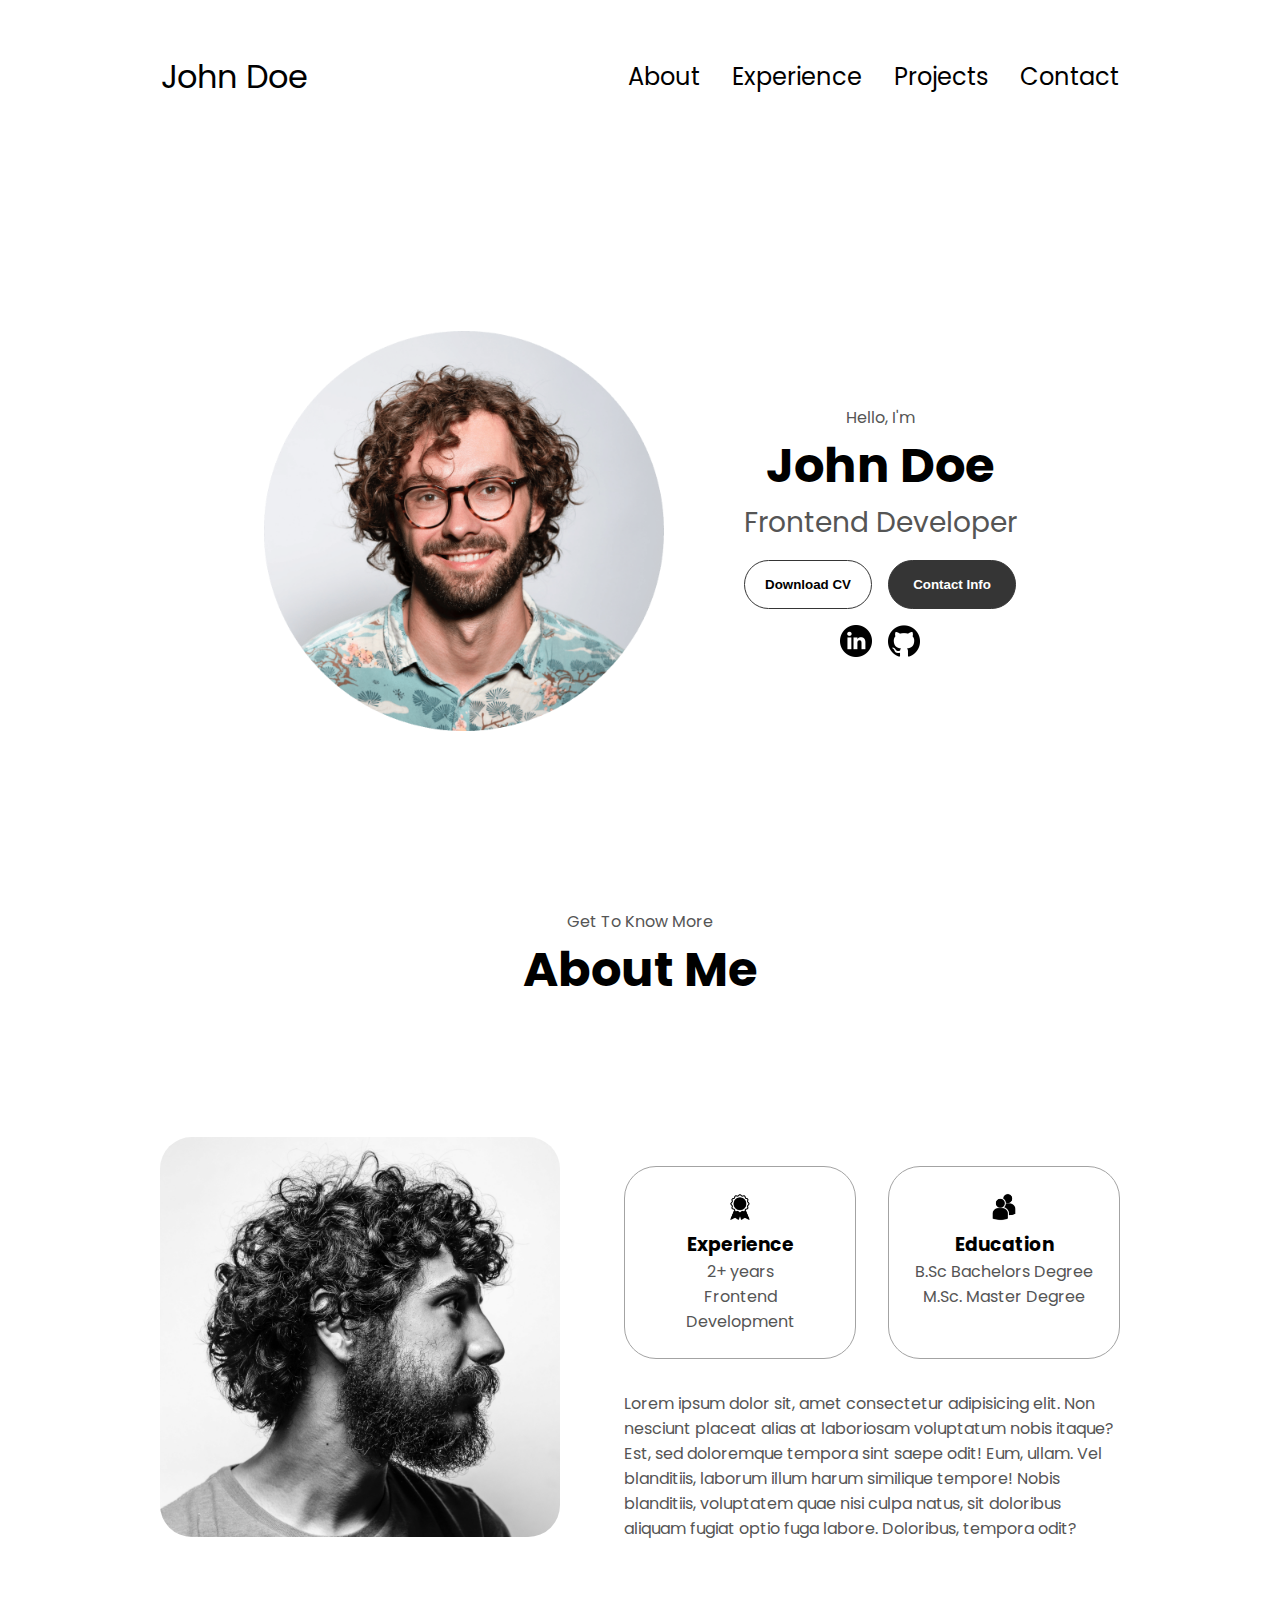
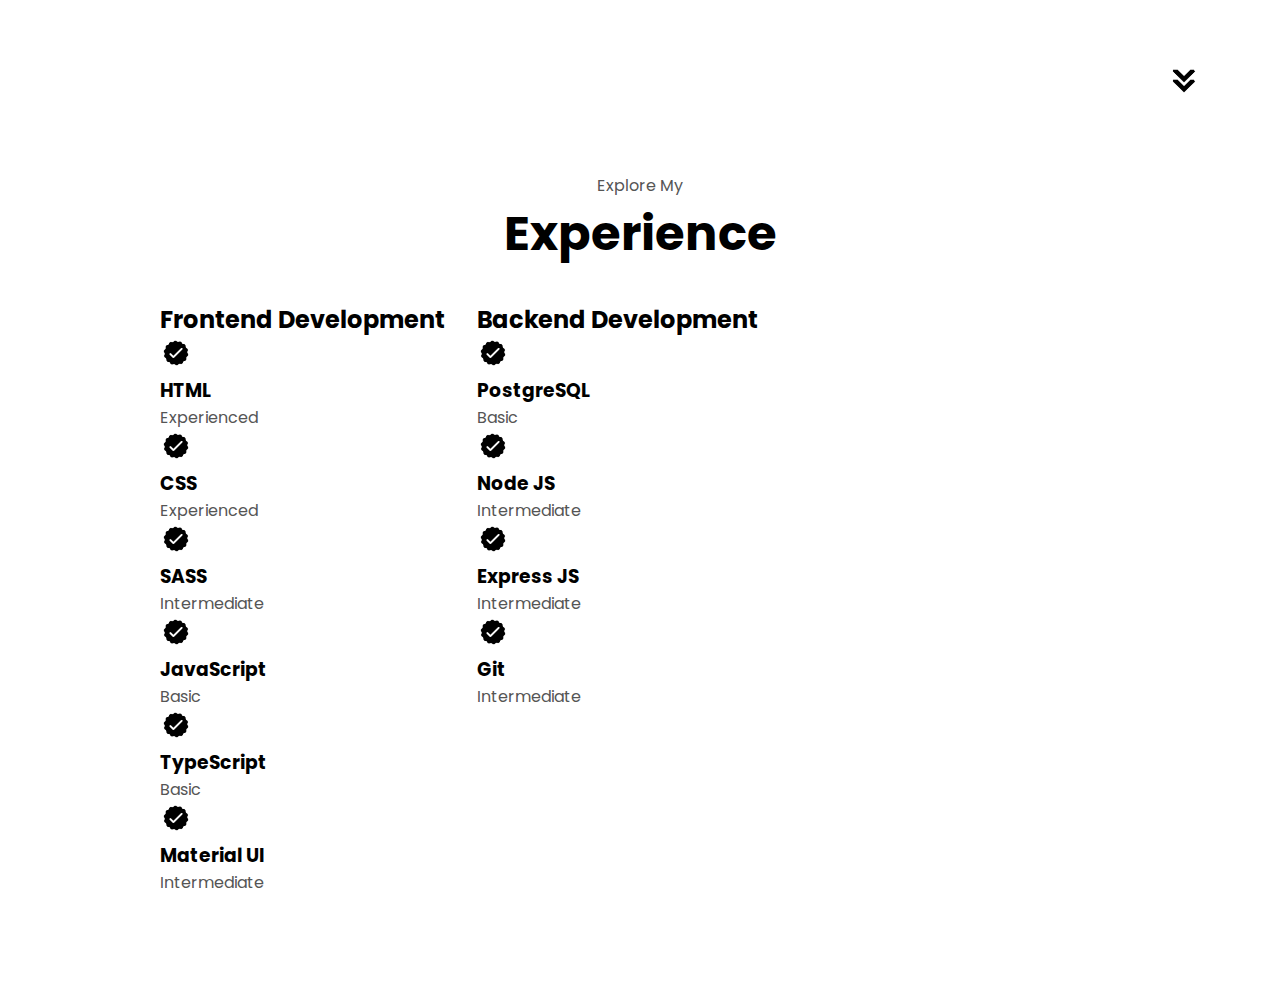
==== index.html @ b2f9fd92 "complete basic structure for experience section" ====
<!DOCTYPE html>
<html lang="en">
    <head>
        <meta charset="UTF-8">
        <meta http-equiv="X-UA-Compatible" content="IE=edge">
        <meta name="viewport" content="width=device-width, initial-scale=1.0">
        <link href="./css/style.css" rel="stylesheet">
        <link rel="stylesheet" href="./css/media-queries.css">
        
        <title>Practice Portfolio</title>
    </head>
    <body>
        <nav id="desktop-nav">
            <div class="logo">John Doe</div>
            <div>
                <ul class="nav-links">
                    <li><a href="#about">About</a></li>
                    <li><a href="#experience">Experience</a></li>
                    <li><a href="#projects">Projects</a></li>
                    <li><a href="#contact">Contact</a></li>
                </ul>
            </div>
        </nav>
        <nav id="hamburger-nav">
            <div class="logo">John Doe</div>
            <div class="hamburger-menu">
                <div class="hamburger-icon">
                    <span></span>
                    <span></span>
                    <span></span>
                </div>
                <div class="menu-links">
                    <li><a href="#about">About</a></li>
                    <li><a href="#experience">Experience</a></li>
                    <li><a href="#projects">Projects</a></li>
                    <li><a href="#contact">Contact</a></li>
                </div>
            </div>
        </nav>

        <section id="profile">
            <div class="section__pic-container">
                <img src="./assets/img/profile-pic.png" alt="john doe front profile">
            </div>
            <div class="section__text">
                <p class="section__text__p1">Hello, I'm</p>
                <h1 class="title">John Doe</h1>
                <p class="section__text__p2">Frontend Developer</p>
                <div class="btn-container">
                    <button class="btn btn-color-2" onclick="window.open('./assets/resume/resume-example.pdf')">
                        Download CV
                    </button>
                    <button class="btn btn-color-1" onclick="location.href='./#contact'">
                        Contact Info
                    </button>
                </div>
                <div id="socials-container">
                    <img 
                        src="./assets/img/linkedin.png"
                        alt="linkedin icon" 
                        class="icon" 
                        onclick="location.href='https://linkedin.com/'"
                    />
                    <img 
                        src="./assets/img/github.png"
                        alt="github icon" 
                        class="icon" 
                        onclick="location.href='https://github.com/'"
                    />
                </div>
            </div>
        </section>

        <section id="about">
            <p class="section__text__p1">Get To Know More</p>
            <h1 class="title">About Me</h1>
            <div class="section-container">
                <div class="section__pic-container">
                    <img 
                        src="./assets/img/about-pic.png" 
                        alt="john doe side profile" 
                        class="about-pic"
                    />
                </div>
                <div class="about-details-container">
                    <div class="about-containers">
                        <div class="details-container">
                            <img 
                                src="./assets/img/experience.png" 
                                alt="experience icon" 
                                class="icon"
                            />
                            <h3>Experience</h3>
                            <p>2+ years <br>Frontend Development</p>
                        </div>
                        <div class="details-container">
                            <img 
                                src="./assets/img/education.png" 
                                alt="education icon" 
                                class="icon"
                            />
                            <h3>Education</h3>
                            <p>B.Sc Bachelors Degree <br> M.Sc. Master Degree</p>
                        </div>
                    </div>
                    <div class="text-container">
                        <p>
                            Lorem ipsum dolor sit, amet consectetur adipisicing elit. Non nesciunt placeat alias at laboriosam voluptatum nobis itaque? Est, sed doloremque tempora sint saepe odit! Eum, ullam. Vel blanditiis, laborum illum harum similique tempore! Nobis blanditiis, voluptatem quae nisi culpa natus, sit doloribus aliquam fugiat optio fuga labore. Doloribus, tempora odit?
                        </p>
                    </div>
                </div>
            </div>
            <img 
                src="./assets/img/arrow.png" 
                alt="down arrow icon" 
                class="icon arrow" 
                onclick="location.href='./#experience'">
        </section>
        <section id="experience">
            <p class="section__text__p1">Explore My</p>
            <h1 class="title">Experience</h1>
            <div class="experience-details-container">
                <div class="about-containers">
                    <div class="details-containers">
                        <h2 class="experience-sub-title">Frontend Development</h2>
                        <div class="article-container">
                            <article>
                                <img 
                                    src="./assets/img/checkmark.png" 
                                    alt="experience icon" 
                                    class="icon"
                                />
                                <div>
                                    <h3>HTML</h3>
                                    <p>Experienced</p>
                                </div>
                            </article>
                            <article>
                                <img 
                                    src="./assets/img/checkmark.png" 
                                    alt="experience icon" 
                                    class="icon"
                                />
                                <div>
                                    <h3>CSS</h3>
                                    <p>Experienced</p>
                                </div>
                            </article>
                            <article>
                                <img 
                                    src="./assets/img/checkmark.png" 
                                    alt="experience icon" 
                                    class="icon"
                                />
                                <div>
                                    <h3>SASS</h3>
                                    <p>Intermediate</p>
                                </div>
                            </article>
                            <article>
                                <img 
                                    src="./assets/img/checkmark.png" 
                                    alt="experience icon" 
                                    class="icon"
                                />
                                <div>
                                    <h3>JavaScript</h3>
                                    <p>Basic</p>
                                </div>
                            </article>
                            <article>
                                <img 
                                    src="./assets/img/checkmark.png" 
                                    alt="experience icon" 
                                    class="icon"
                                />
                                <div>
                                    <h3>TypeScript</h3>
                                    <p>Basic</p>
                                </div>
                            </article>
                            <article>
                                <img 
                                    src="./assets/img/checkmark.png" 
                                    alt="experience icon" 
                                    class="icon"
                                />
                                <div>
                                    <h3>Material UI</h3>
                                    <p>Intermediate</p>
                                </div>
                            </article>
                        </div>
                    </div>
                    <div class="details-containers">
                        <h2 class="experience-sub-title">Backend Development</h2>
                        <div class="article-container">
                            <article>
                                <img 
                                    src="./assets/img/checkmark.png" 
                                    alt="experience icon" 
                                    class="icon"
                                />
                                <div>
                                    <h3>PostgreSQL</h3>
                                    <p>Basic</p>
                                </div>
                            </article>
                            <article>
                                <img 
                                    src="./assets/img/checkmark.png" 
                                    alt="experience icon" 
                                    class="icon"
                                />
                                <div>
                                    <h3>Node JS</h3>
                                    <p>Intermediate</p>
                                </div>
                            </article>
                            <article>
                                <img 
                                    src="./assets/img/checkmark.png" 
                                    alt="experience icon" 
                                    class="icon"
                                />
                                <div>
                                    <h3>Express JS</h3>
                                    <p>Intermediate</p>
                                </div>
                            </article>
                            <article>
                                <img 
                                    src="./assets/img/checkmark.png" 
                                    alt="experience icon" 
                                    class="icon"
                                />
                                <div>
                                    <h3>Git</h3>
                                    <p>Intermediate</p>
                                </div>
                            </article>
                        </div>
                    </div>
                </div>
            </div>
        </section>
        
        <script src="./js/main.js"></script>
    </body>
</html>
---- css/style.css ----
/* GLOBAL */
@import url('https://fonts.googleapis.com/css2?family=Poppins:wght@300;400;500;600&display=swap');

* {
    margin: 0;
    padding: 0;
}

body {
    font-family: 'Poppins', sans-serif;
}

html {
    scroll-behavior: smooth;
}

p {
    color: rgb(85, 85, 85);
}

/* TRANSITION */
a, 
.btn {
    transition: all 300ms ease;
}

/* DESKTOP NAV */
nav,
.nav-links {
    display: flex;
}

nav {
    justify-content: space-around;
    align-items: center;
    height: 17vh;
}

.nav-links {
    gap: 2rem;
    list-style: none;
    font-size: 1.5rem;
}

a {
    color: black;
    text-decoration: none;
    text-decoration: white;
}

a:hover {
    color: gray;
    text-decoration: underline;
    text-underline-offset: 1rem;
    text-decoration-color: (181, 181, 181);
}

.logo {
    font-size: 2rem;
}

.logo:hover {
    cursor: default;
}

/* HAMBURGER MENU */
#hamburger-nav {
    display: none;
}

.hamburger-menu {
    position: relative;
    display: inline-blck;
}

.hamburger-icon {
    display: flex;
    flex-direction: column;
    justify-content: space-between;
    height: 24px;
    width: 30px;
    cursor: pointer;
}

.hamburger-icon span {
    width: 100%;
    height: 2px;
    background-color: black;
    transition: all 0.3s ease-in-out;
}

.menu-links {
    position: absolute;
    top: 100%;
    right: 0%;
    background-color: white;
    width: fit-content;
    max-height: 0;
    overflow: hidden;
    transition: all 0.3s ease-in-out;
}

.menu-links a {
    display: block;
    padding: 10px;
    text-align: center;
    font-size: 1.5rem;
    color: black;
    text-decoration: none;
    transition: all 0.3s ease-in-out;
}

.menu-links li {
    list-style: none;
}

.menu-links.open {
    max-height: 300px;
}

.hamburger-icon.open span:first-child {
    transform: rotate(45deg) translate(10px, 5px);
}

.hamburger-icon.open span:nth-child(2) {
    opacity: 0;
}

.hamburger-icon.open span:last-child {
    transform: rotate(-45deg) translate(10px, -5px);
}

.hamburger-icon span:first-child {
    transform: none;
}

.hamburger-icon span:first-child {
    opacity: 1;
}

.hamburger-icon span:first-child {
    transform: none;
}

/* SECTIONS */
section {
    padding-top: 4vh;
    height: 96vh;
    margin: 0 10rem;
    box-sizing: border-box;
    min-height: fit-content;
}

.section-container {
    display: flex;
}

/* PROFILE SECTION */
#profile {
    display: flex;
    justify-content: center;
    gap: 5rem;
    height: 80vh;
}

.section__pic-container {
    display: flex;
    height: 400px;
    width: 400px;
    margin: auto 0;
}

.section__text {
    align-self: center;
    text-align: center;
}

.section_text p {
    font-weight: 600;
}

.section__text__p1{
    text-align: center;
}

.section__text__p2{
    font-size: 1.75rem;
    margin-bottom :1rem;
}

.title {
    font-size: 3rem;
    text-align: center;
}

#socials-container {
    display: flex;
    justify-content: center;
    margin-top: 1rem;
    gap: 1rem;
}

/* ICONS*/
.icon {
    cursor: pointer;
    height: 2rem;
}

/* BUTTONS */
.btn-container {
    display: flex;
    justify-content: center;
    gap: 1rem;
}

.btn {
    font-weight: 600;
    transition: all 300ms ease;
    padding: 1rem;
    width: 8rem;
    border-radius: 2rem;
}

.btn-color-1,
.btn-color-2 {
    border: rgb(53, 53, 53) 0.1rem solid;
}

.btn-color-1:hover,
.btn-color-2:hover {
    cursor: pointer;
}

.btn-color-1,
.btn-color-2:hover {
    background: rgb(53, 53, 53);
    color: white;
}

.btn-color-1:hover {
    background: rgb(0, 0, 0);
}

.btn-color-2 {
    background: none;
}

.btn-color-2:hover {
    border: rgb(255, 255, 255) 0.1rem solid;
}

.btn-container {
    gap: 1rem;
}

/* ABOUT SECTION */
#about {
    position: relative;
}

.about-containers {
    gap: 2rem;
    margin-bottom: 2rem;
    margin-top: 2rem;
}

.about-details-container {
    justify-content: center;
    flex-direction: column;
}

.about-containers,
.about-details-container {
    display: flex;
}

.about-pic {
    border-radius: 2rem;
}

.arrow {
    position: absolute;
    right: -5rem;
    bottom: 2.5rem;
}

.details-container {
    padding: 1.5rem;
    flex: 1;
    background: white;
    border-radius: 2rem;
    border: rgb(53, 53, 53) 0.1rem solid;
    border-color: rgb(163, 163, 163);
    text-align: center;
}

.section-container {
    gap: 4rem;
    height: 80%;
}

.section__pic-container {
    height: 400px;
    width: 400px;
    margin: auto 0;
}
---- css/media-queries.css ----
@media screen and (max-width: 1200px) {
    #desktop-nav {
        display: none;
    }

    #hamburger-nav {
        display: flex;
    }
}
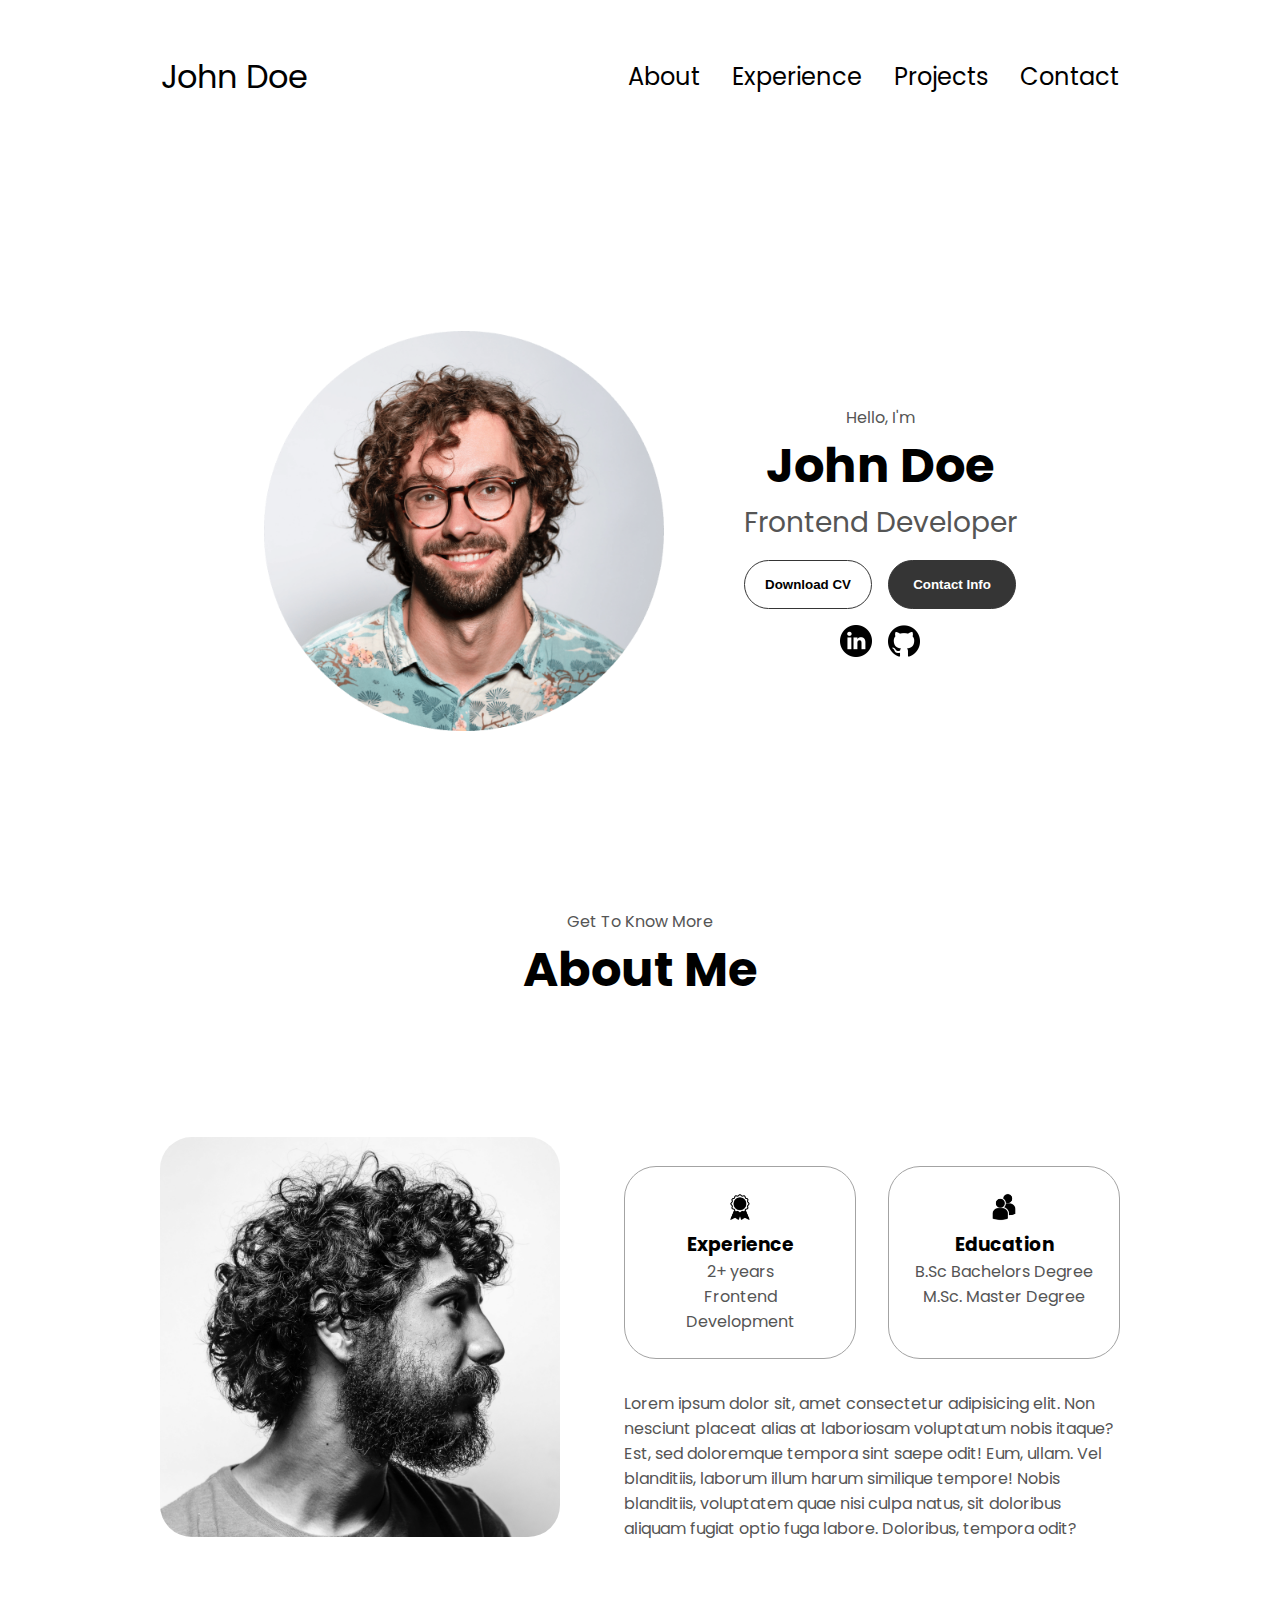
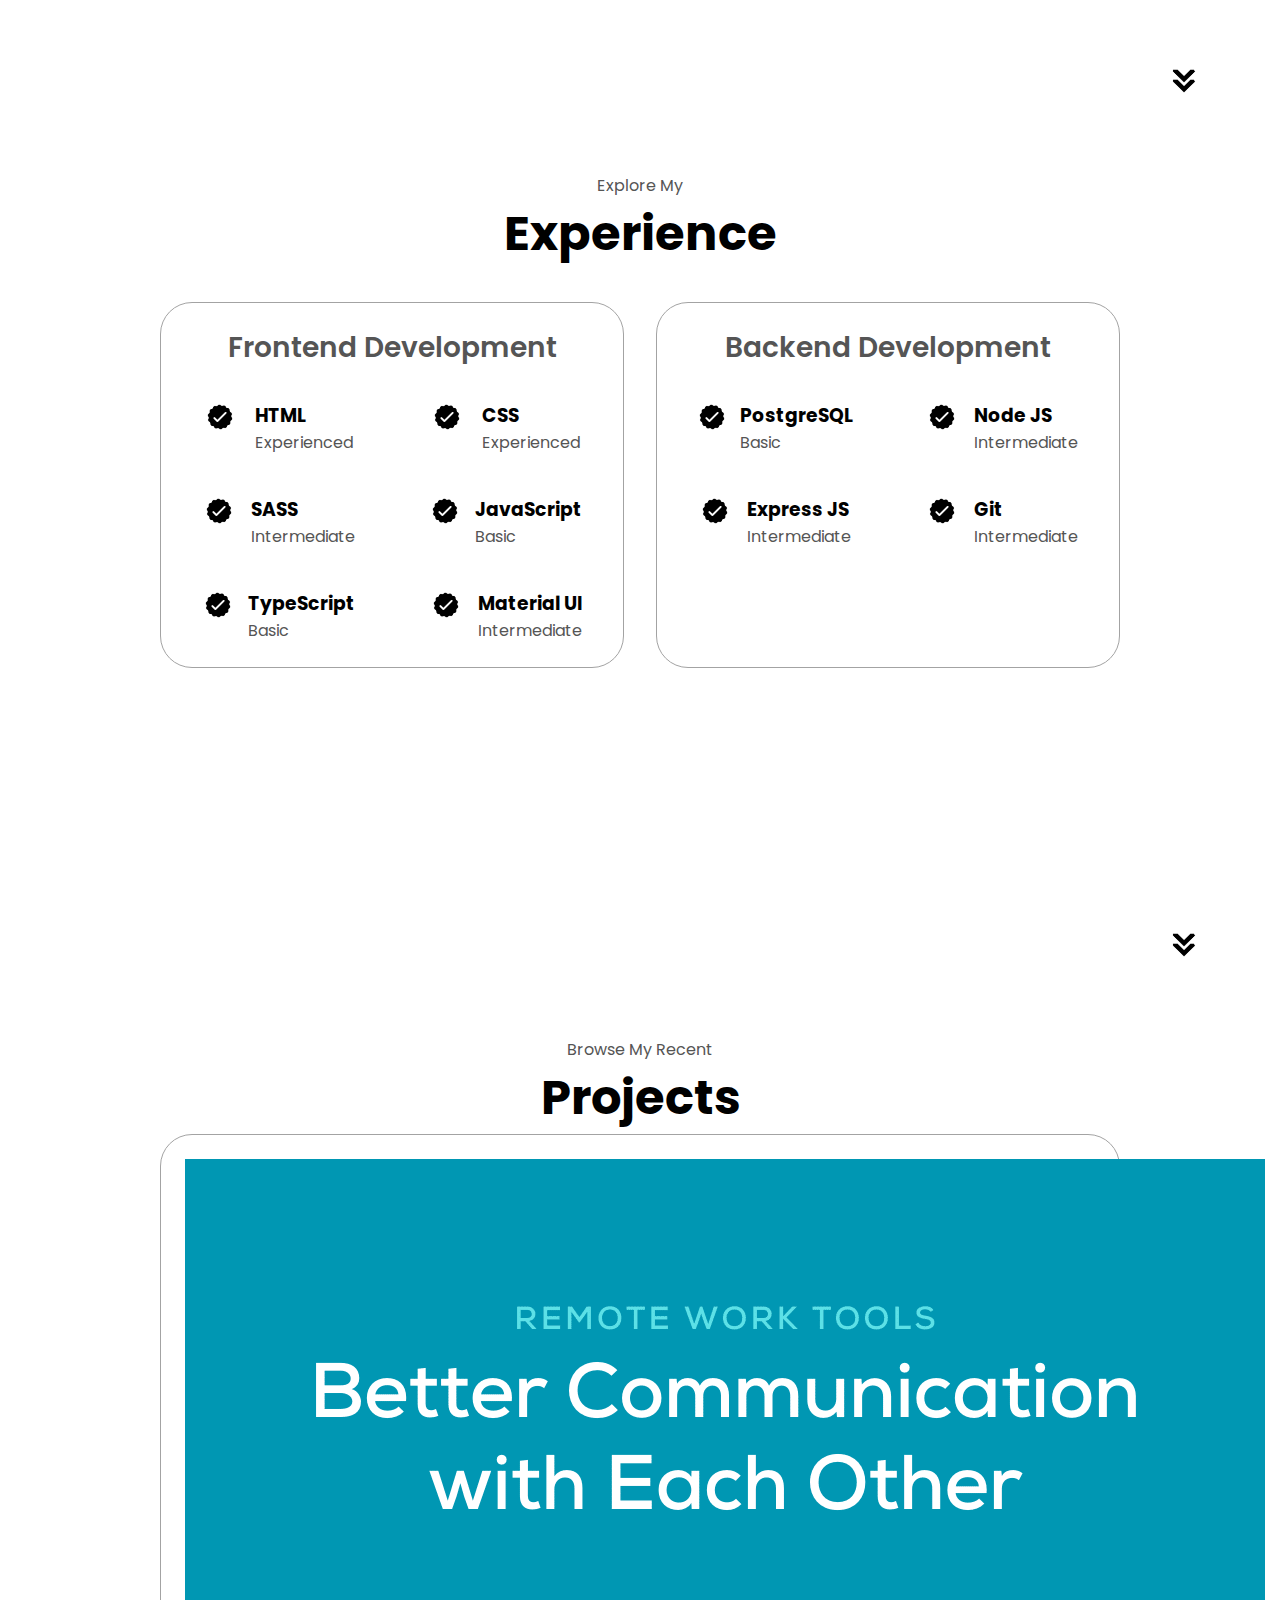
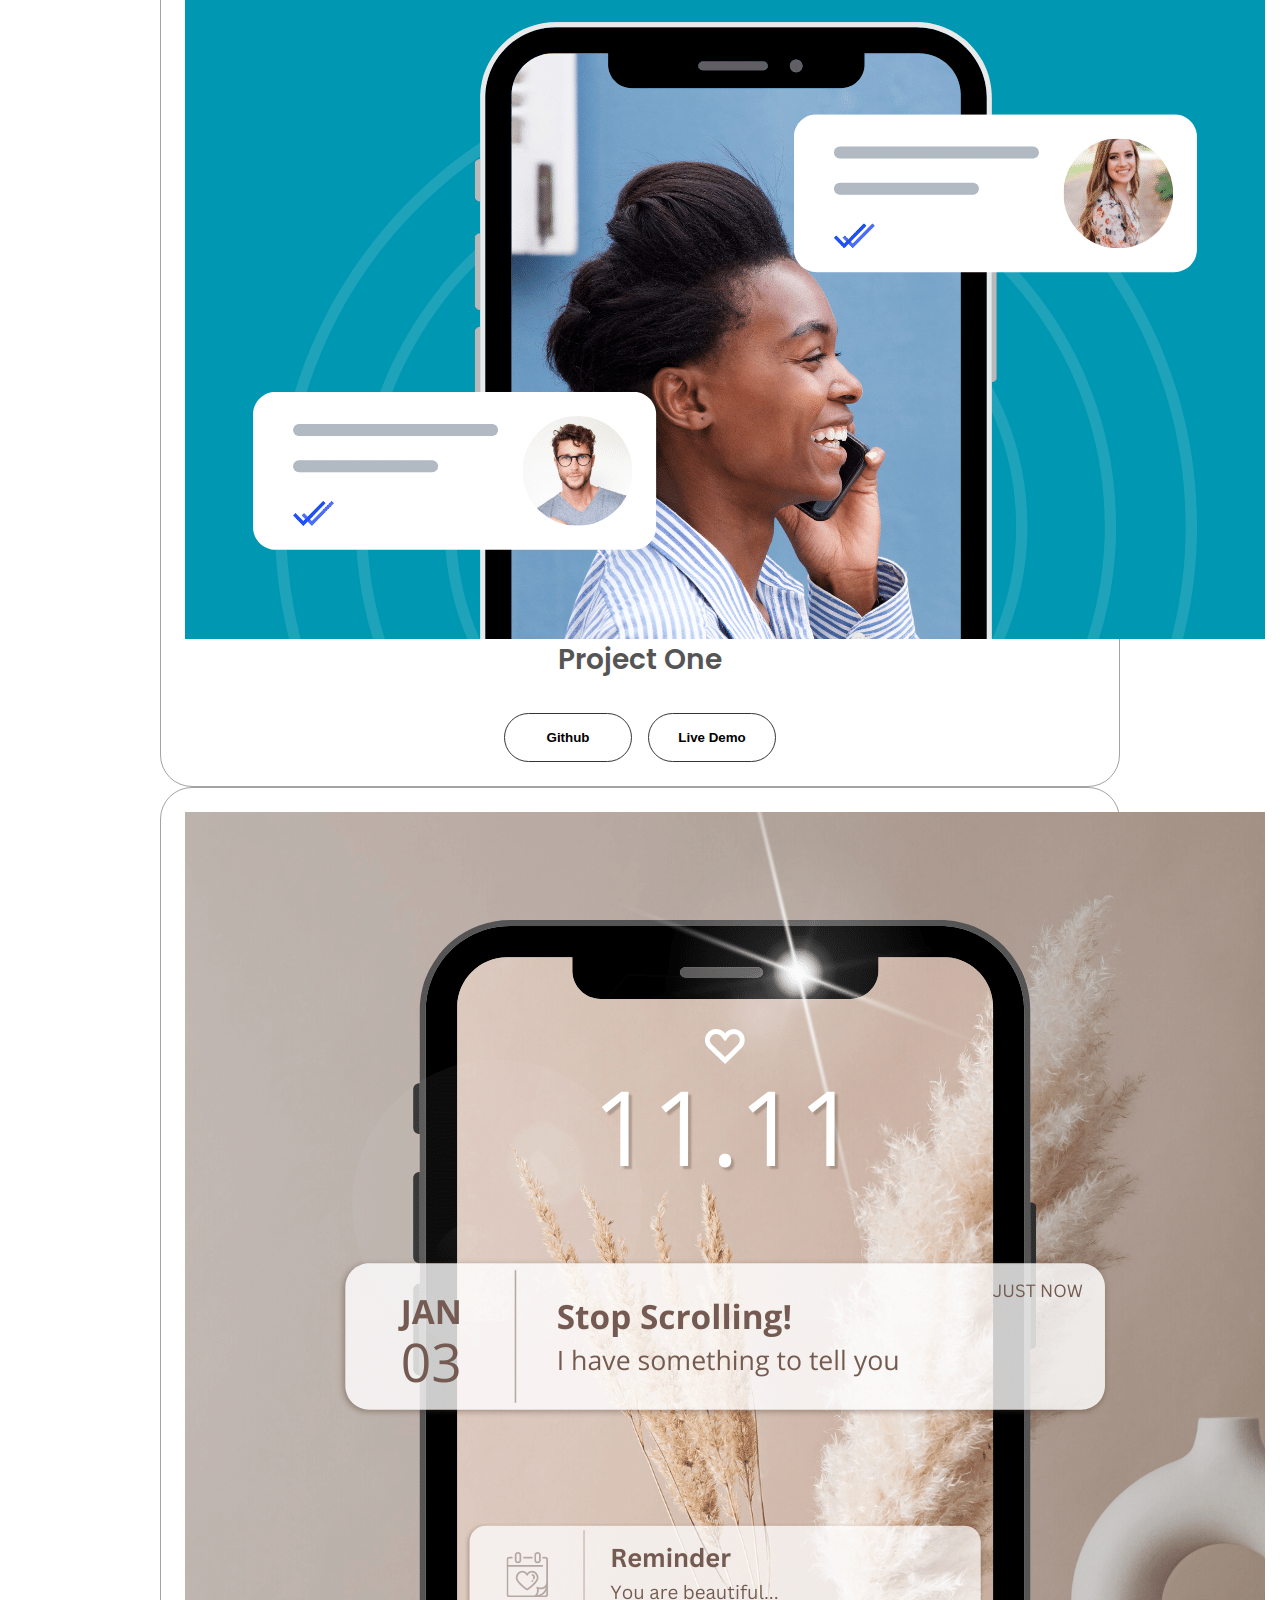
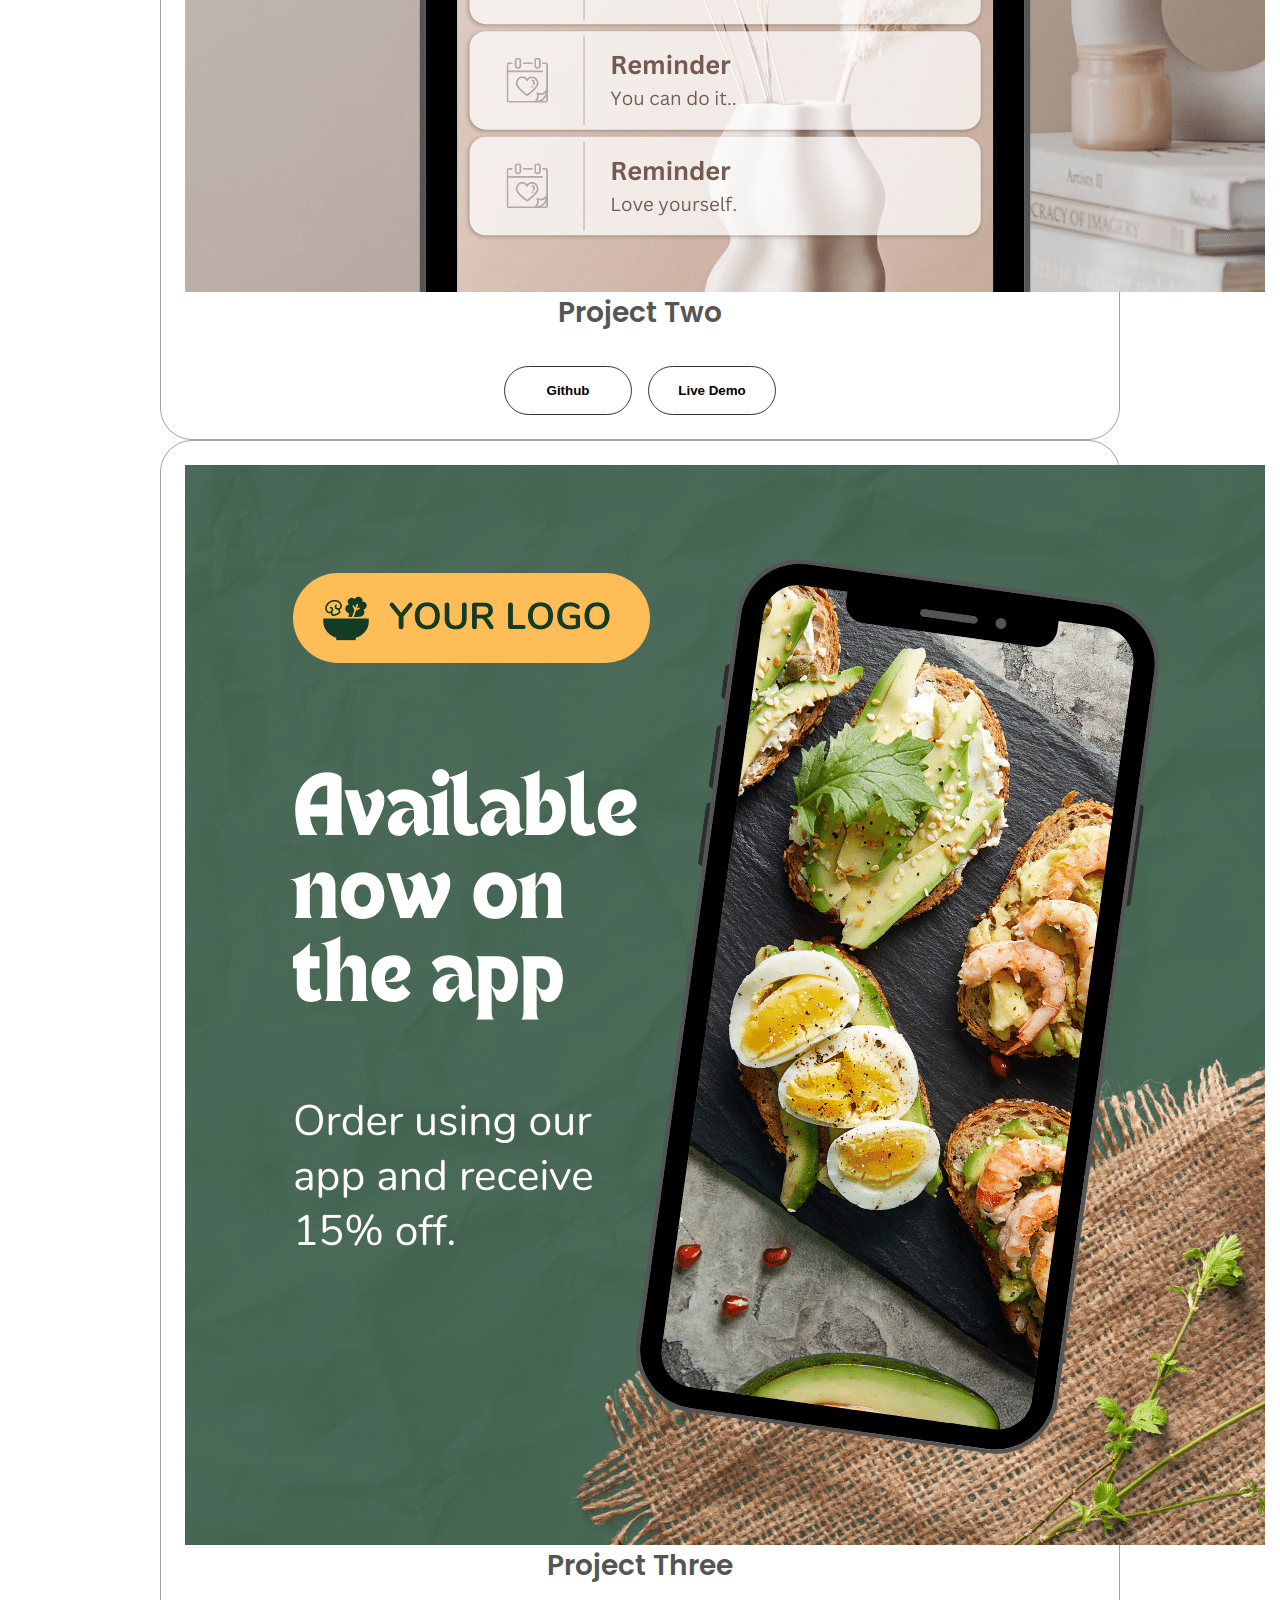
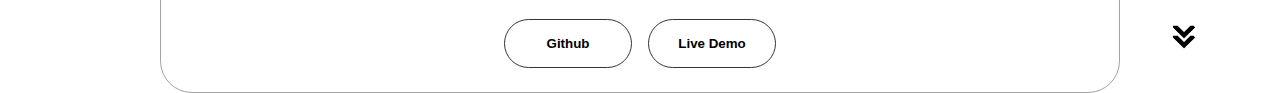
==== commit 2f6052d7: "complete html for project section" ====
--- a/index.html
+++ b/index.html
@@ -114,14 +114,15 @@
                 src="./assets/img/arrow.png" 
                 alt="down arrow icon" 
                 class="icon arrow" 
-                onclick="location.href='./#experience'">
+                onclick="location.href='./#experience'"
+            />
         </section>
         <section id="experience">
             <p class="section__text__p1">Explore My</p>
             <h1 class="title">Experience</h1>
             <div class="experience-details-container">
                 <div class="about-containers">
-                    <div class="details-containers">
+                    <div class="details-container">
                         <h2 class="experience-sub-title">Frontend Development</h2>
                         <div class="article-container">
                             <article>
@@ -192,7 +193,7 @@
                             </article>
                         </div>
                     </div>
-                    <div class="details-containers">
+                    <div class="details-container">
                         <h2 class="experience-sub-title">Backend Development</h2>
                         <div class="article-container">
                             <article>
@@ -243,6 +244,76 @@
                     </div>
                 </div>
             </div>
+            <img 
+                src="./assets/img/arrow.png" 
+                alt="down arrow icon" 
+                class="icon arrow" 
+                onclick="location.href='./#experience'"
+            />
+        </section>
+        
+        <section id="projects">
+            <p class="section__text__p1">Browse My Recent</p>
+            <h1 class="title">Projects</h1>
+            <div class="experience-details-container">
+                <div class="details-container color-container">
+                    <div class="article-container">
+                        <img 
+                            src="./assets/img/project-1.png" alt="project one"
+                            class="project-img"
+                        />
+                    </div>
+                    <h2 class="experience-sub-title project-title">Project One</h2>
+                    <div class="btn-container">
+                        <button class="btn btn-color-2 project-btn" onclick="location.href='https://github.com/'">
+                            Github
+                        </button>
+                        <button class="btn btn-color-2 project-btn" onclick="location.href='https://github.com/'">
+                            Live Demo
+                        </button>
+                    </div>
+                </div>
+                <div class="details-container color-container">
+                    <div class="article-container">
+                        <img 
+                            src="./assets/img/project-2.png" alt="project two"
+                            class="project-img"
+                        />
+                    </div>
+                    <h2 class="experience-sub-title project-title">Project Two</h2>
+                    <div class="btn-container">
+                        <button class="btn btn-color-2 project-btn" onclick="location.href='https://github.com/'">
+                            Github
+                        </button>
+                        <button class="btn btn-color-2 project-btn" onclick="location.href='https://github.com/'">
+                            Live Demo
+                        </button>
+                    </div>
+                </div>
+                <div class="details-container color-container">
+                    <div class="article-container">
+                        <img 
+                            src="./assets/img/project-3.png" alt="project three"
+                            class="project-img"
+                        />
+                    </div>
+                    <h2 class="experience-sub-title project-title">Project Three</h2>
+                    <div class="btn-container">
+                        <button class="btn btn-color-2 project-btn" onclick="location.href='https://github.com/'">
+                            Github
+                        </button>
+                        <button class="btn btn-color-2 project-btn" onclick="location.href='https://github.com/'">
+                            Live Demo
+                        </button>
+                    </div>
+                </div>
+            </div>
+            <img 
+                src="./assets/img/arrow.png" 
+                alt="down arrow icon" 
+                class="icon arrow" 
+                onclick="location.href='./#experience'"
+            />
         </section>
         
         <script src="./js/main.js"></script>
--- a/css/style.css
+++ b/css/style.css
@@ -303,4 +303,47 @@
     height: 400px;
     width: 400px;
     margin: auto 0;
+}
+
+/* EXPERIENCE SECTION */
+#experience {
+    position: relative;
+}
+
+.experience-sub-title {
+    color: rgb(85, 85, 85);
+    font-weight: 600;
+    font-size: 1.75rem;
+    margin-bottom: 2rem;
+}
+
+.experience-details-container {
+    display: flex;
+    justify-content: center;
+    flex-direction: column;
+}
+
+.article-container {
+    display: flex;
+    text-align: initial;
+    flex-wrap: wrap;
+    flex-direction: row;
+    gap: 2.5rem;
+    justify-content: space-around;
+}
+
+article {
+    display: flex;
+    width: 10rem;
+    justify-content: space-around;
+    gap: 0.5rem;
+}
+
+article .icon {
+    cursor: default;
+}
+
+/* PROJECTS SECTION */
+#projects {
+    position: relative;
 }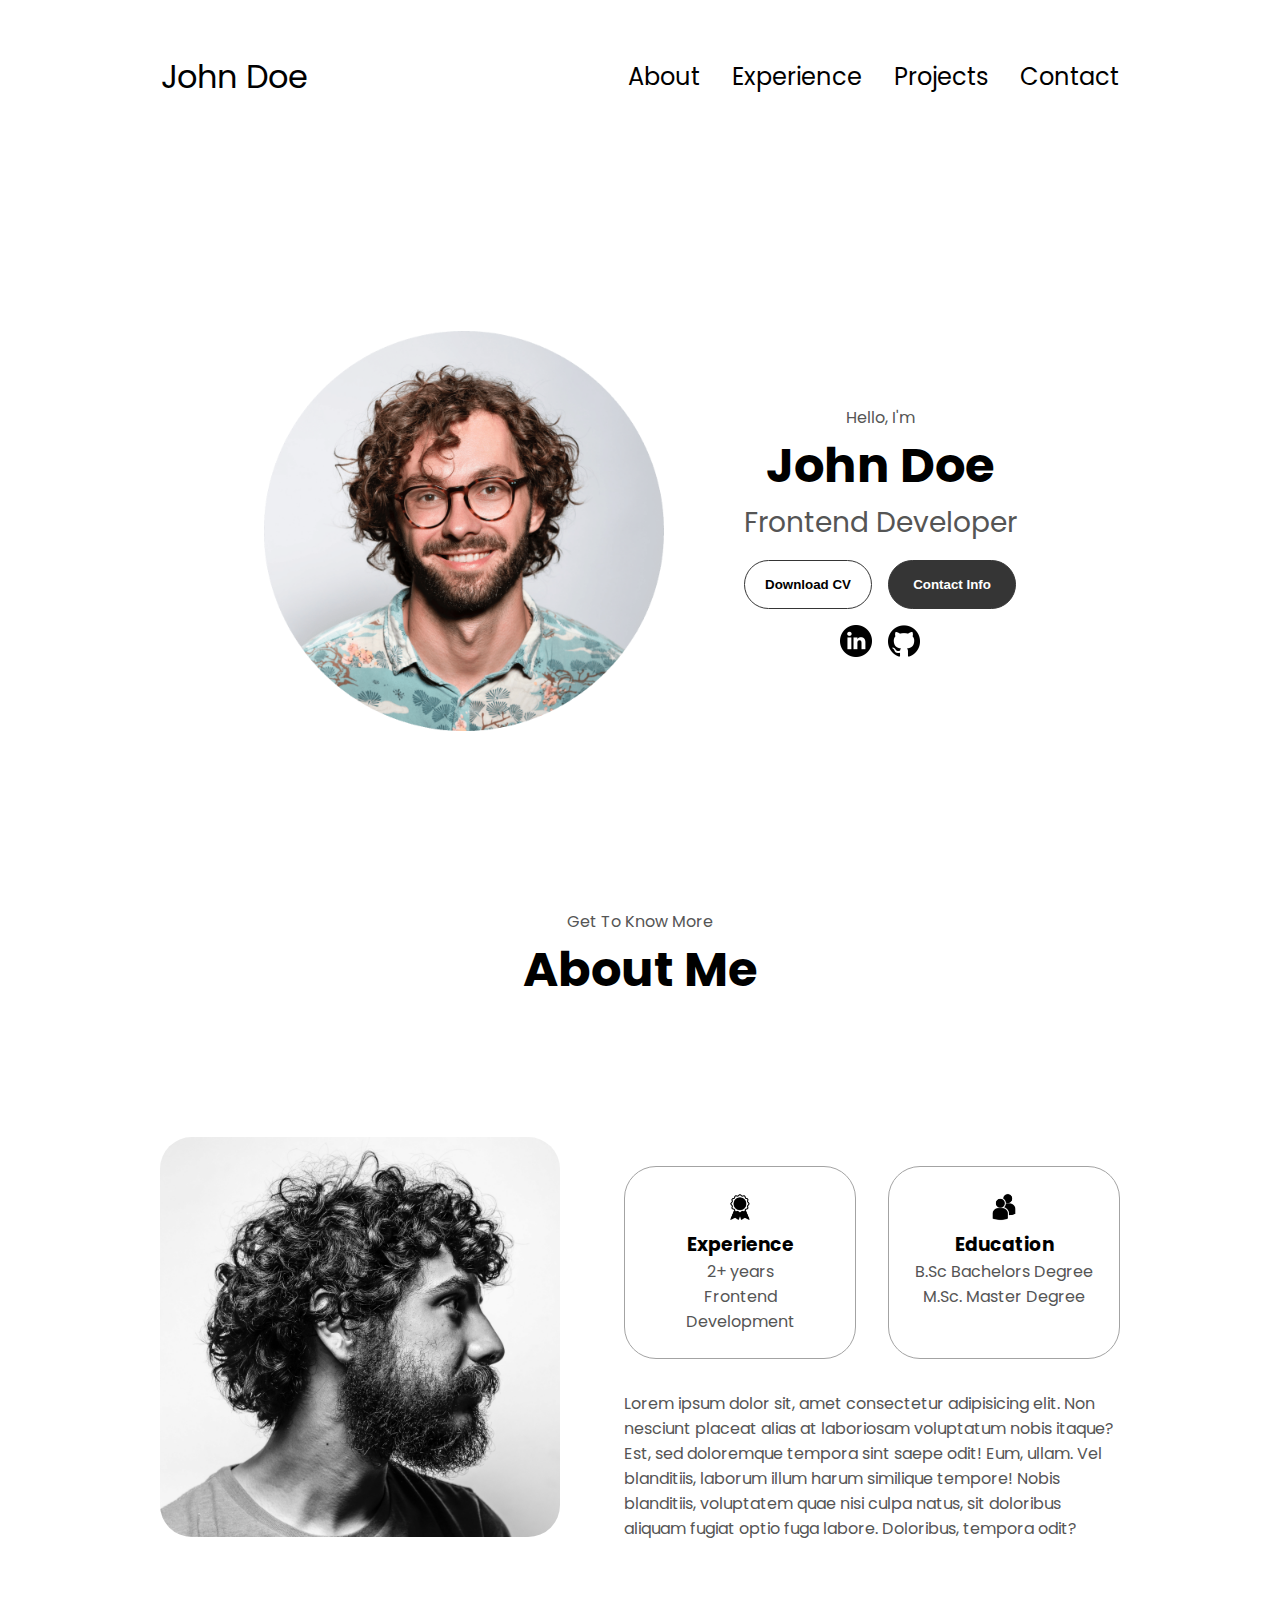
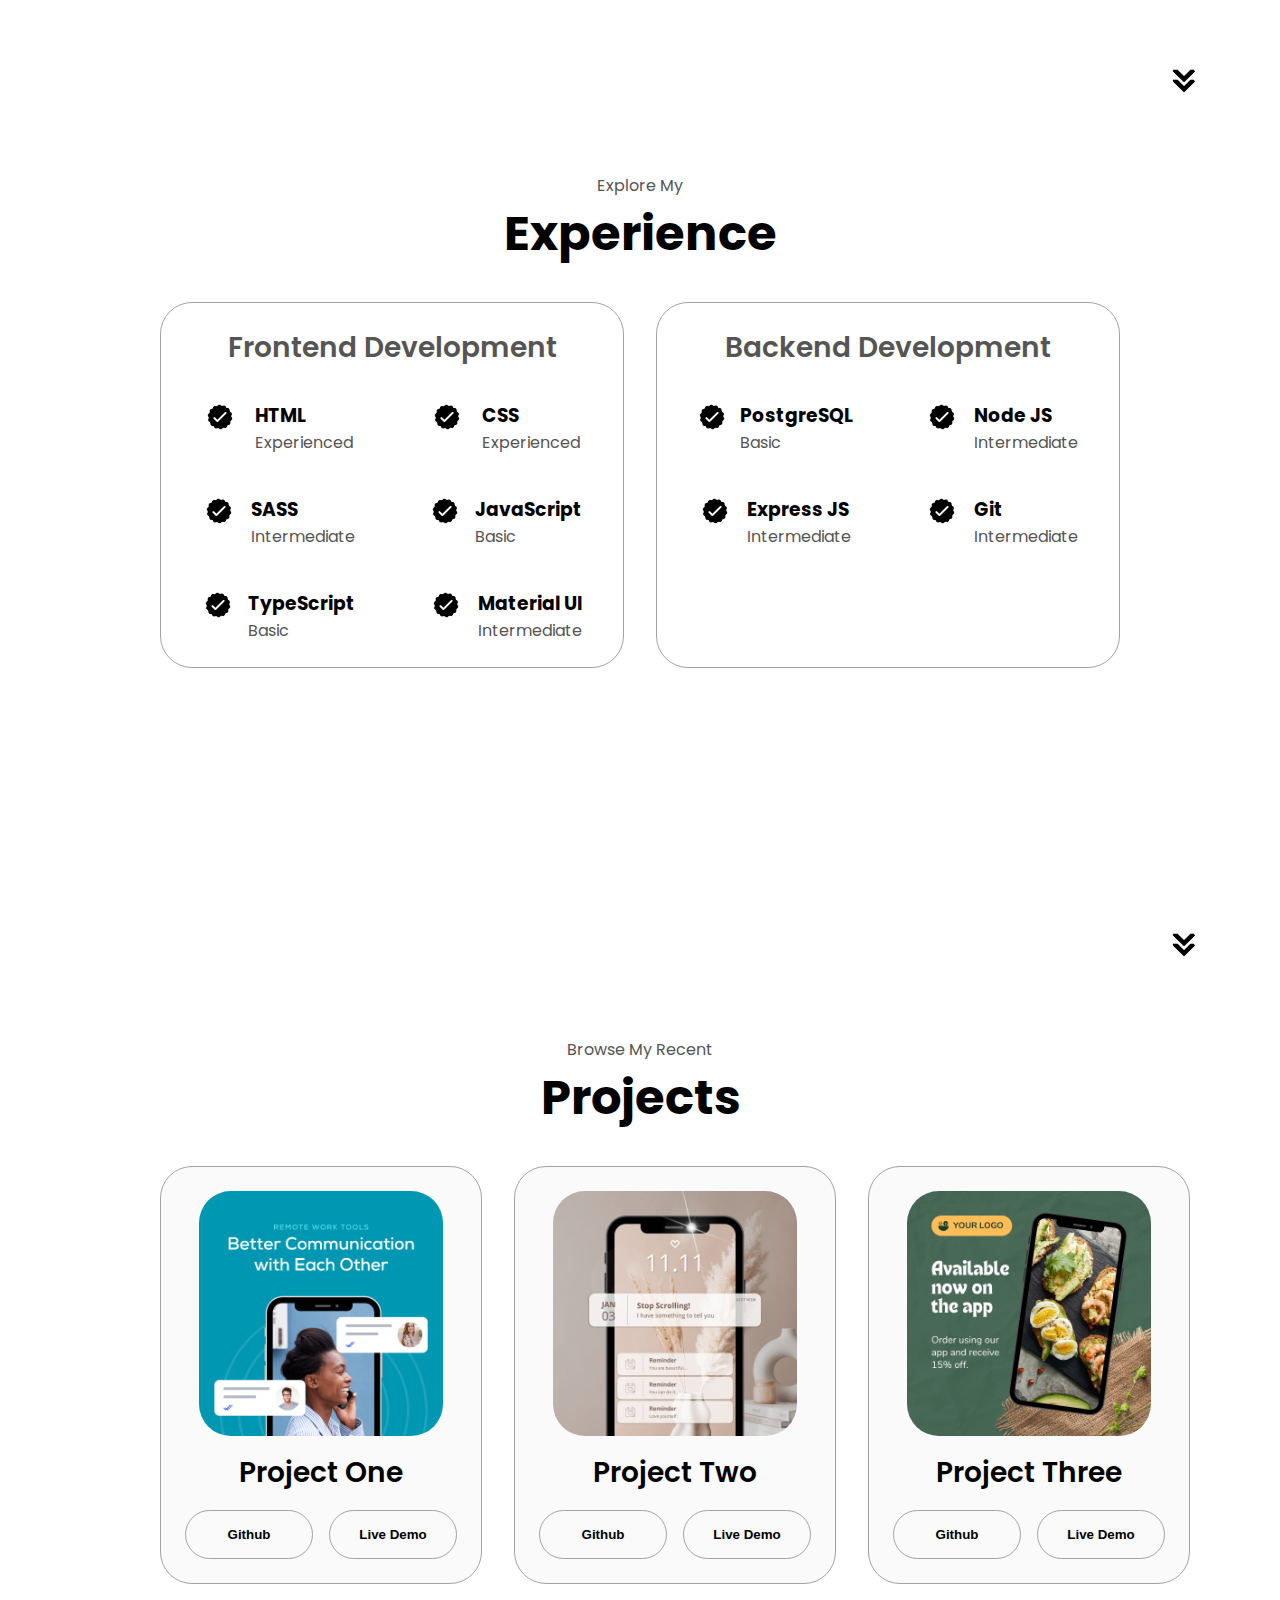
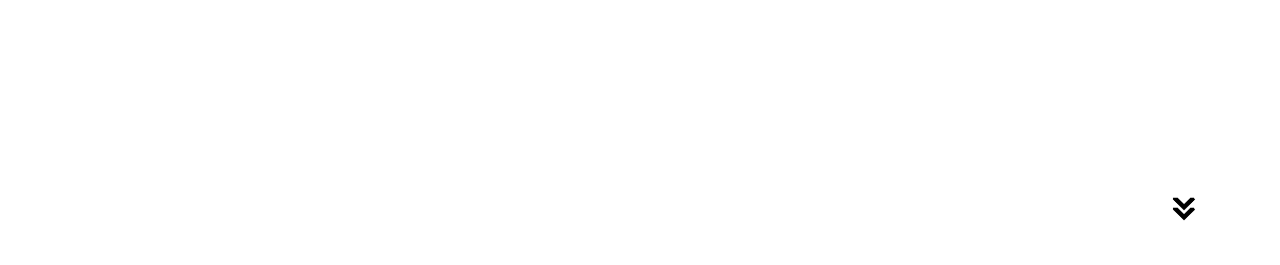
==== commit 0dee38bf: "partial complete project section style" ====
--- a/index.html
+++ b/index.html
@@ -256,6 +256,7 @@
             <p class="section__text__p1">Browse My Recent</p>
             <h1 class="title">Projects</h1>
             <div class="experience-details-container">
+                <div class="about-containers">
                 <div class="details-container color-container">
                     <div class="article-container">
                         <img 
@@ -307,6 +308,7 @@
                         </button>
                     </div>
                 </div>
+            </div>
             </div>
             <img 
                 src="./assets/img/arrow.png" 
--- a/css/style.css
+++ b/css/style.css
@@ -346,4 +346,25 @@
 /* PROJECTS SECTION */
 #projects {
     position: relative;
+}
+
+.color-container {
+    border-color: rgb(163, 163, 163);
+    background: rgb(250, 250, 250);
+}
+
+.project-img {
+    border-radius: 2rem;
+    width: 90%;
+    height: 90%;
+}
+
+.project-title {
+    margin: 1rem;
+    color: black;
+}
+
+.project-btn {
+    color: black;
+    border-color: rgb(163, 163, 163);
 }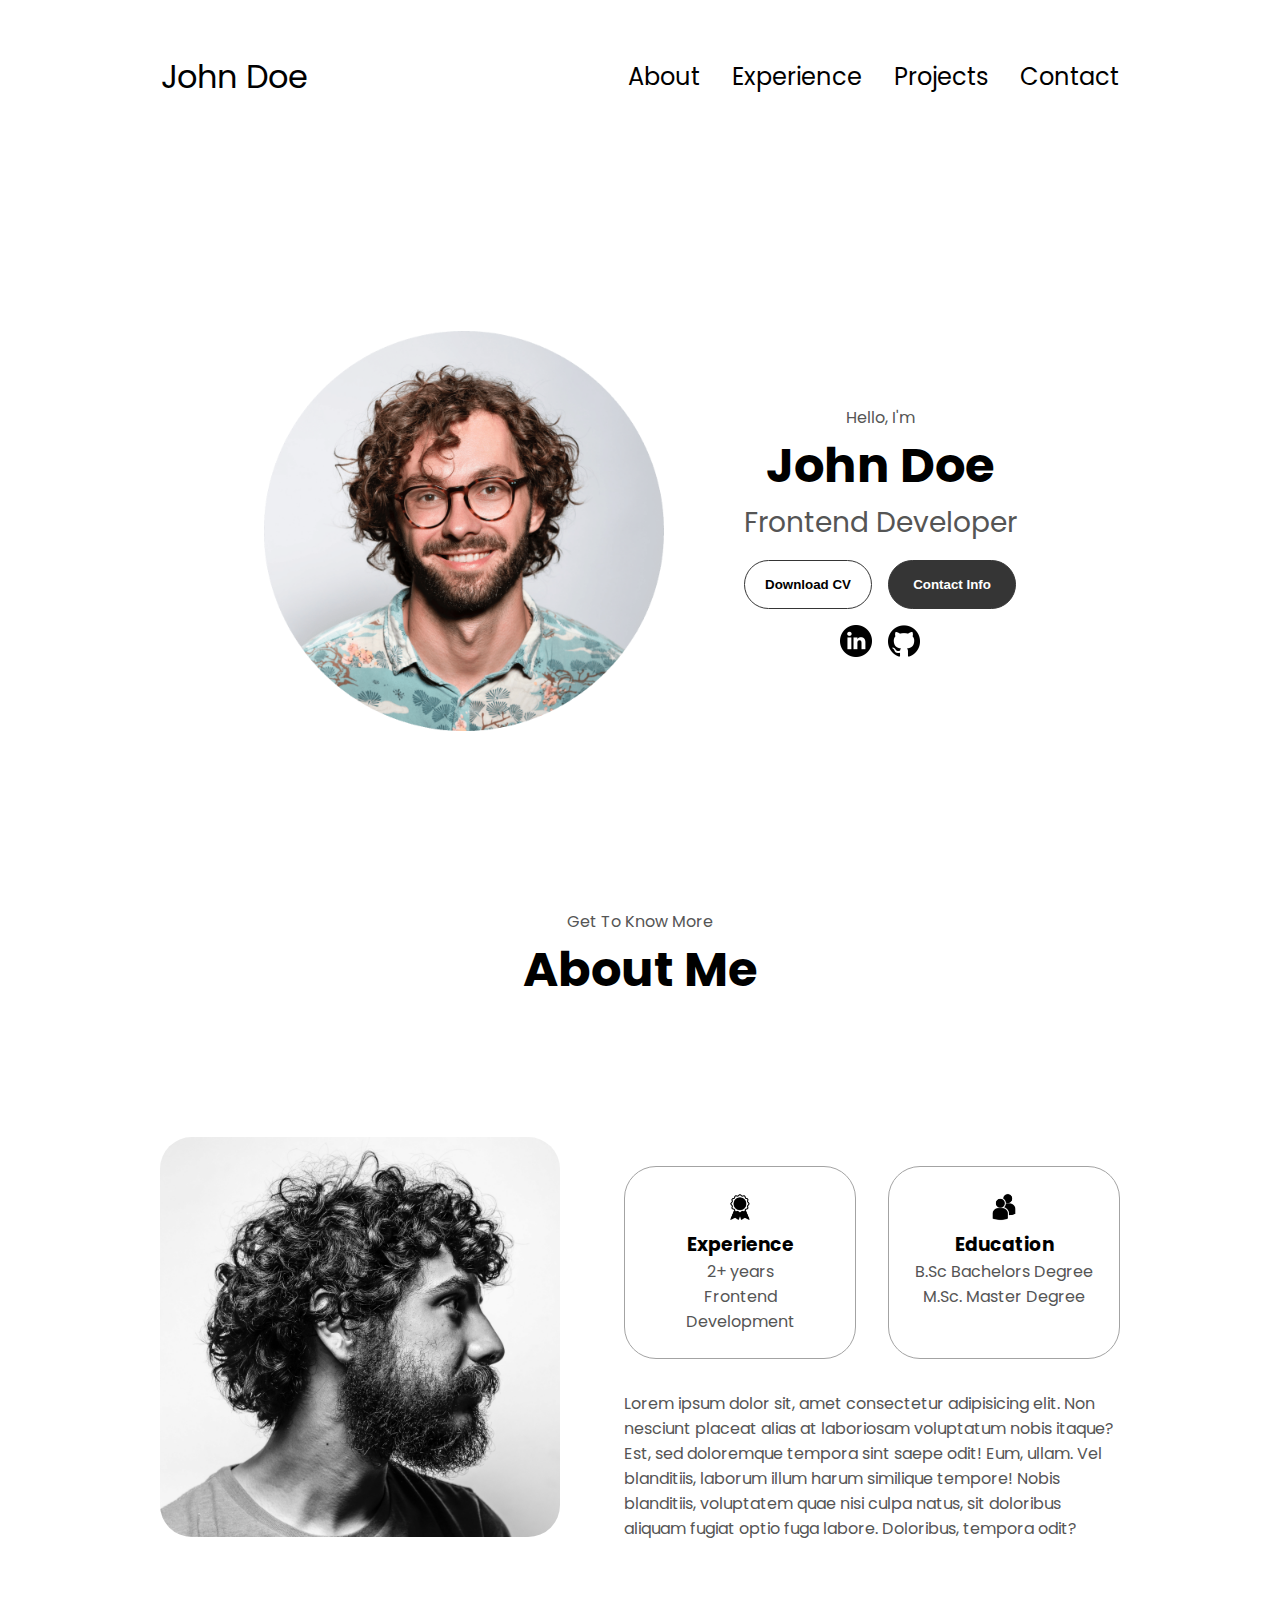
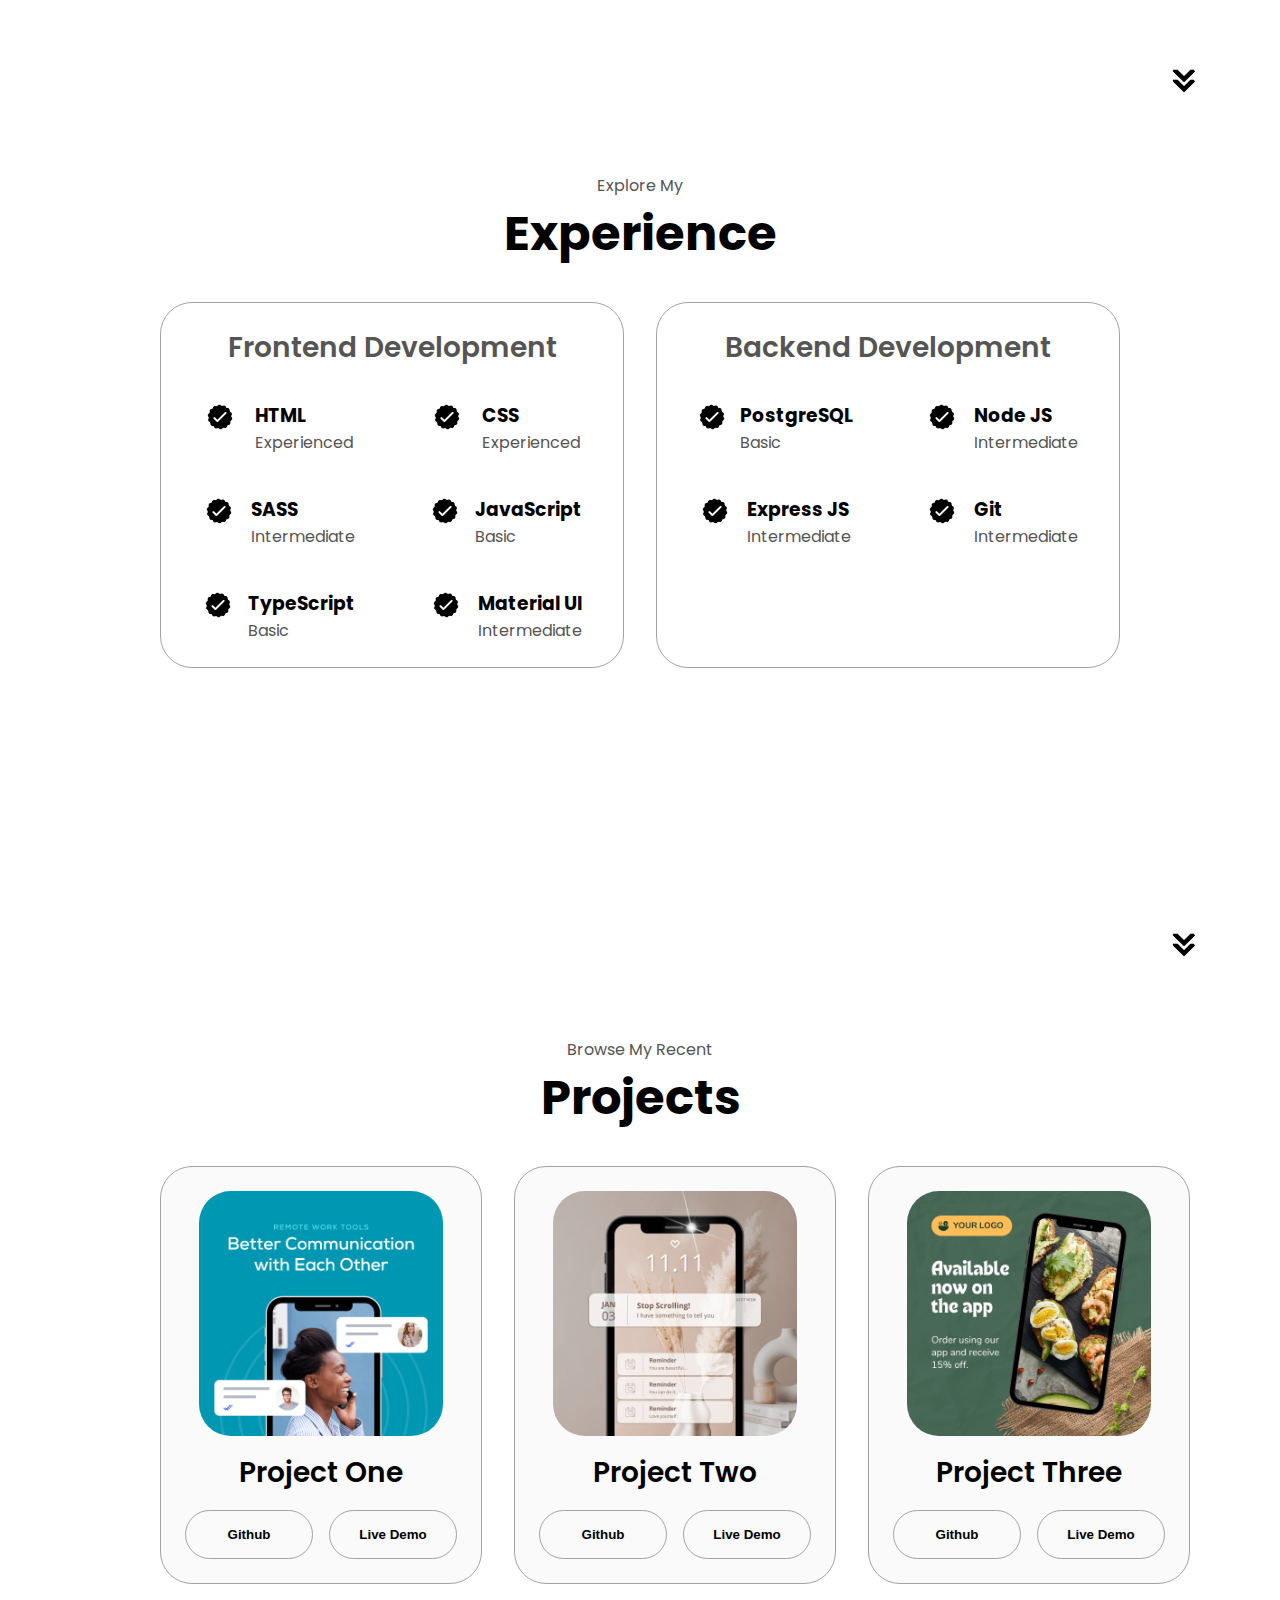
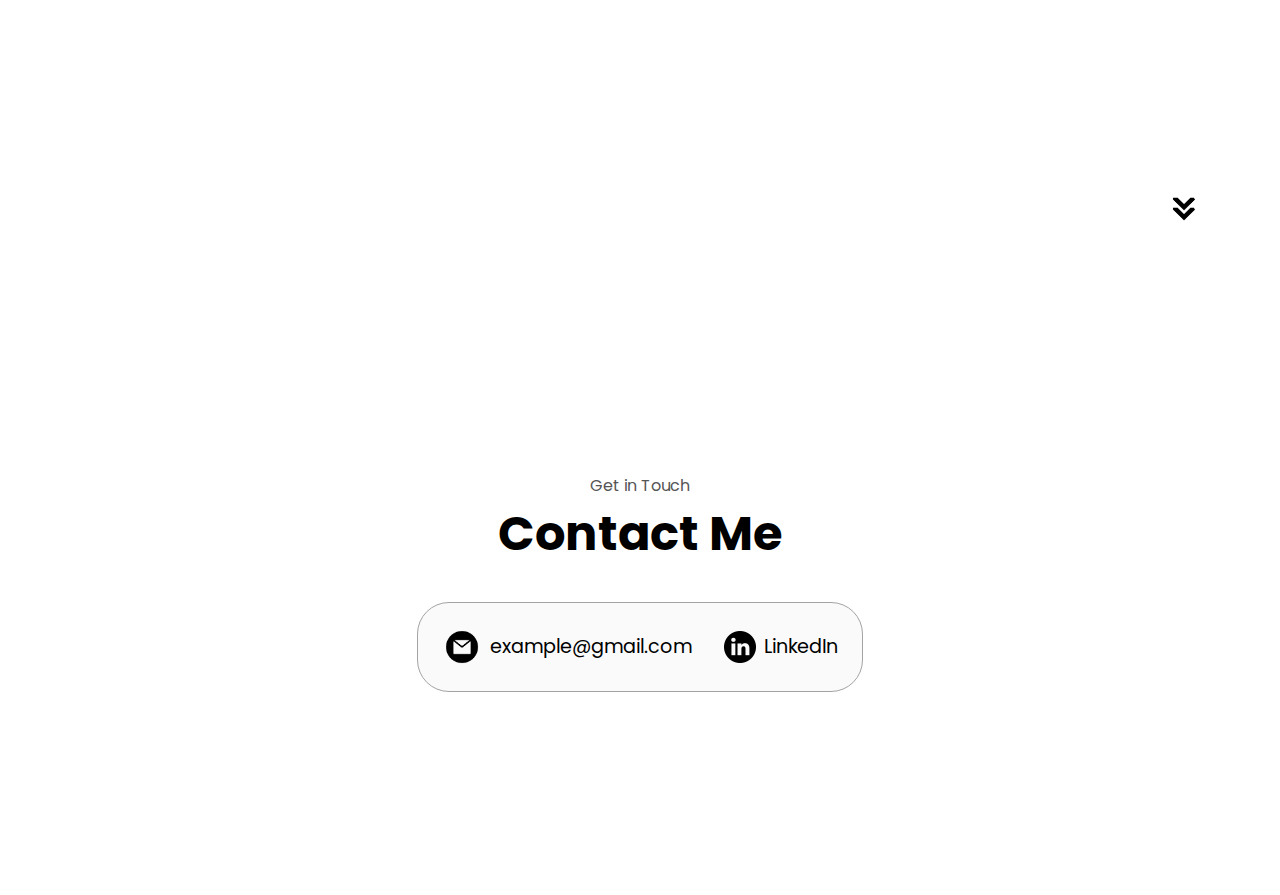
==== commit 70870a17: "complete full contact section" ====
--- a/index.html
+++ b/index.html
@@ -317,6 +317,35 @@
                 onclick="location.href='./#experience'"
             />
         </section>
+
+        <section id="contact">
+            <p class="section__text__p1">Get in Touch</p>
+            <h1 class="title">Contact Me</h1>
+            <div class="contact-info-upper-container">
+                <div class="contact-info-container">
+                    <img src="./assets/img/email.png" 
+                        alt="email icon"
+                        class="icon contact-icon email-icon"
+                    />
+                    <p>
+                        <a href="mailto:examplemail@gmail.com">
+                            example@gmail.com
+                        </a>
+                    </p>
+                </div>
+                <div class="contact-info-container">
+                    <img src="./assets/img/linkedin.png" 
+                        alt="linkedin icon"
+                        class="icon contact-icon"
+                    />
+                    <p>
+                        <a href="https://linkedin.com">
+                            LinkedIn
+                        </a>
+                    </p>
+                </div>
+            </div>
+        </section>
         
         <script src="./js/main.js"></script>
     </body>
--- a/css/style.css
+++ b/css/style.css
@@ -367,4 +367,43 @@
 .project-btn {
     color: black;
     border-color: rgb(163, 163, 163);
+}
+
+/* CONTACT SECTION */
+#contact {
+    display: flex;
+    justify-content: center;
+    flex-direction: column;
+    height: 70vh;
+}
+
+.contact-info-upper-container {
+    display: flex;
+    justify-content: center;
+    border-radius: 2rem;
+    border: rgb(53, 53, 53) 0.1rem solid;
+    border-color: rgb(163, 163, 163);
+    background: rgb(250, 250, 250);
+    margin: 2rem auto;
+    padding: 0.5rem;
+}
+
+.contact-info-container {
+    display: flex;
+    align-items: center;
+    justify-content: center;
+    gap: 0.5rem;
+    margin: 1rem;
+}
+
+.contact-info-container p {
+    font-size: larger;
+}
+
+.contact-icon {
+    cursor: default;
+}
+
+.email-icon {
+    height: 2.5rem;
 }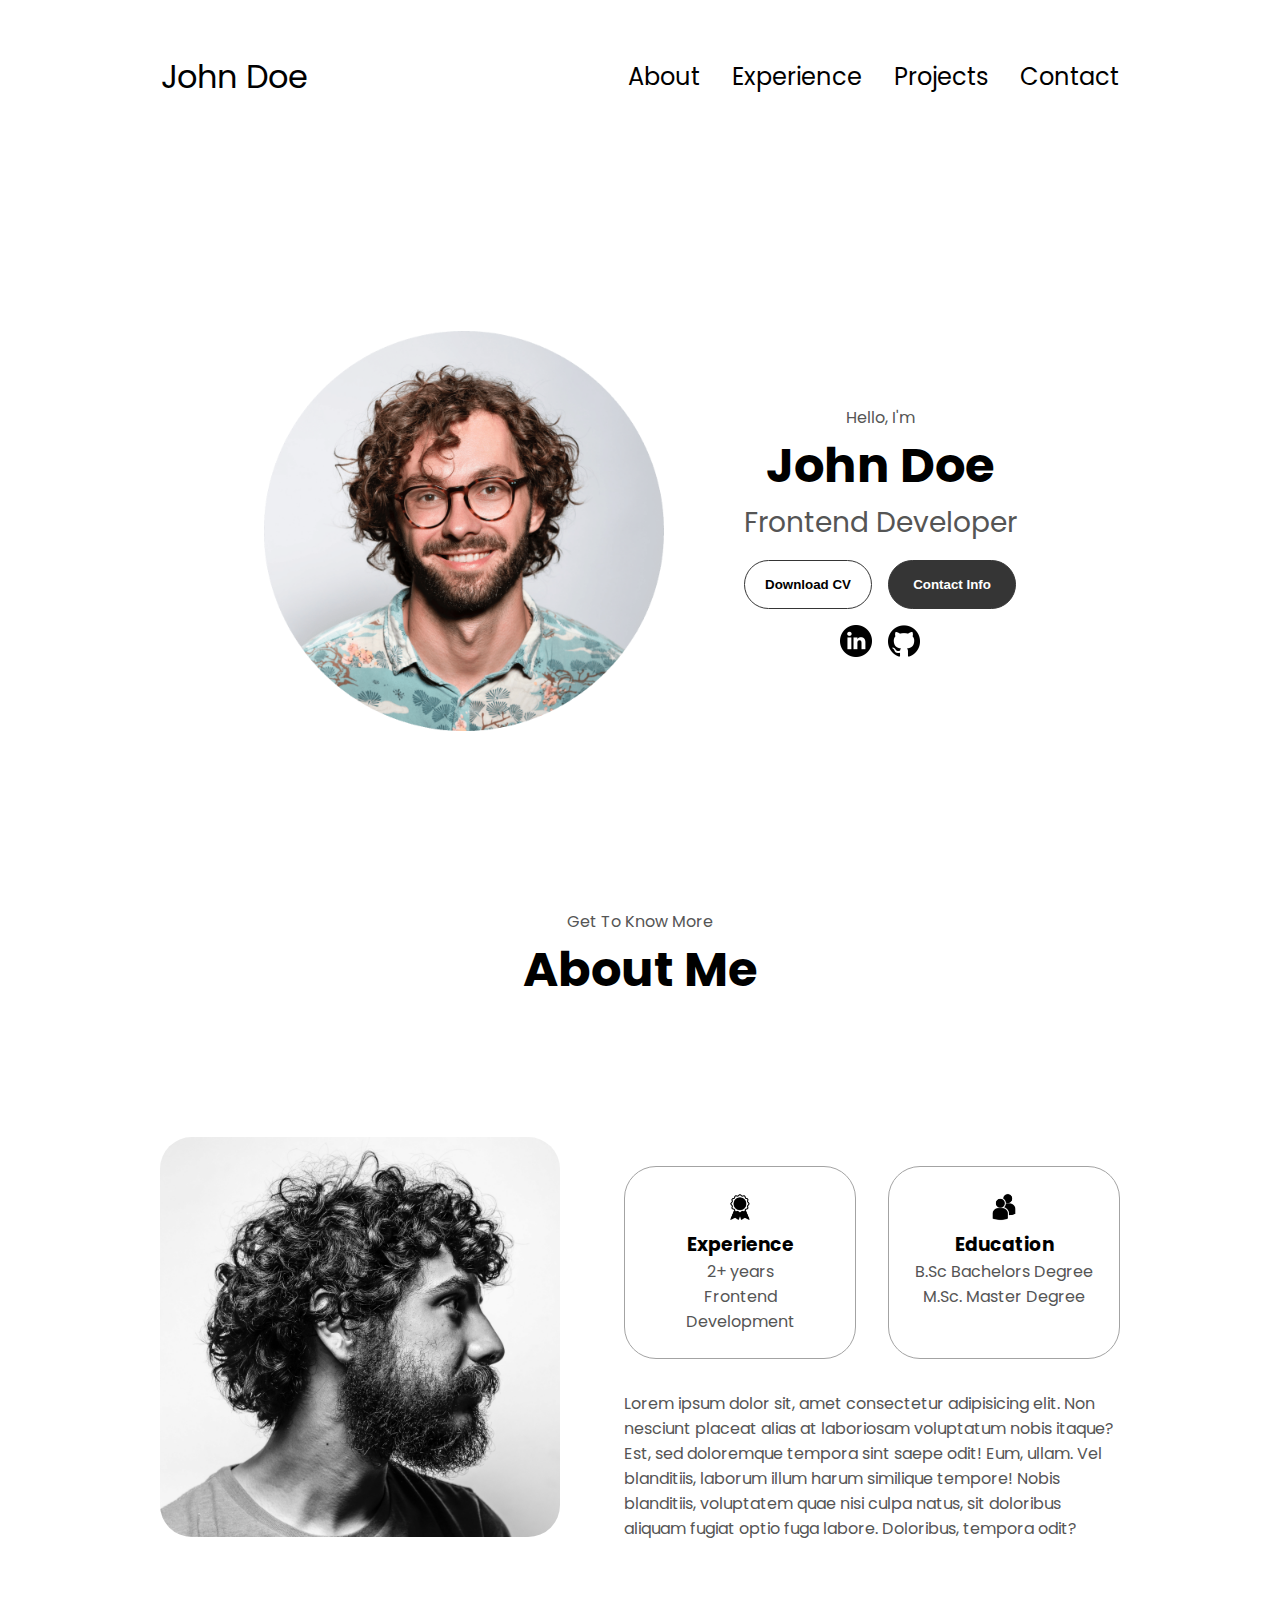
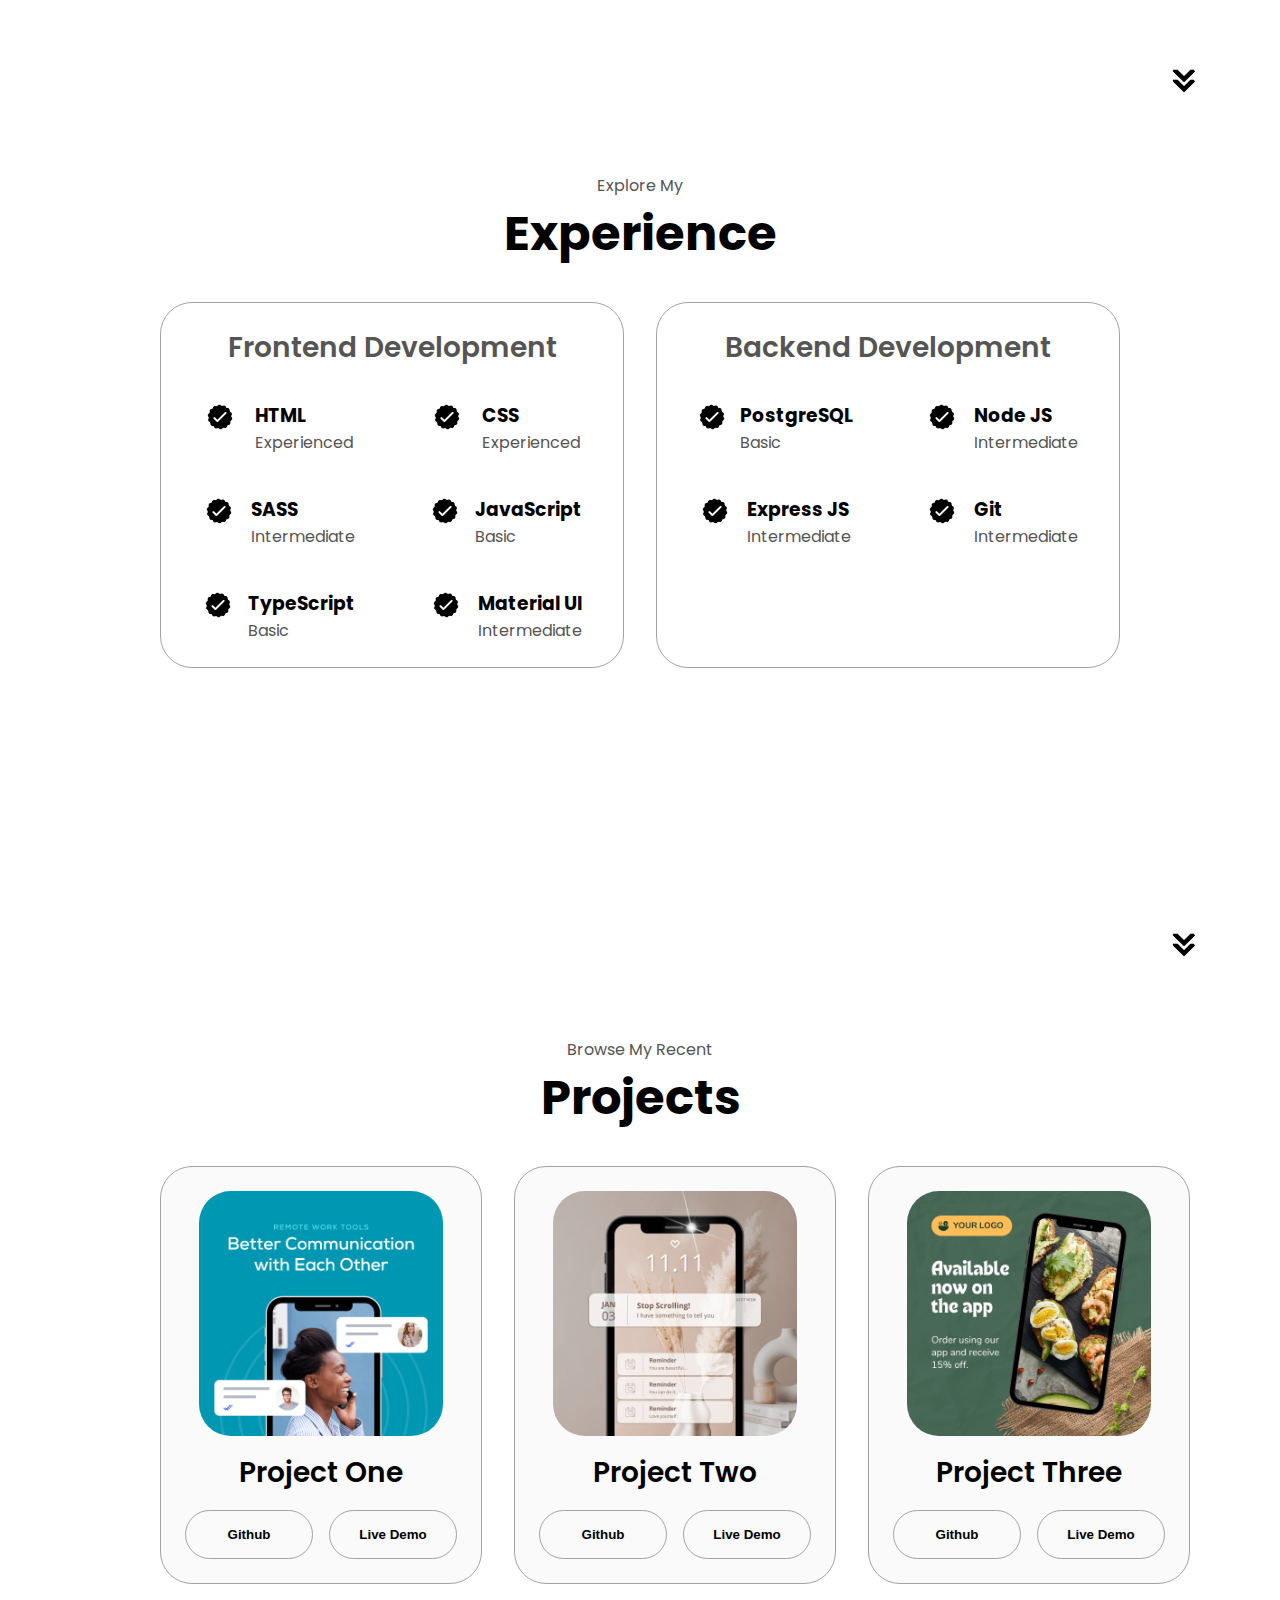
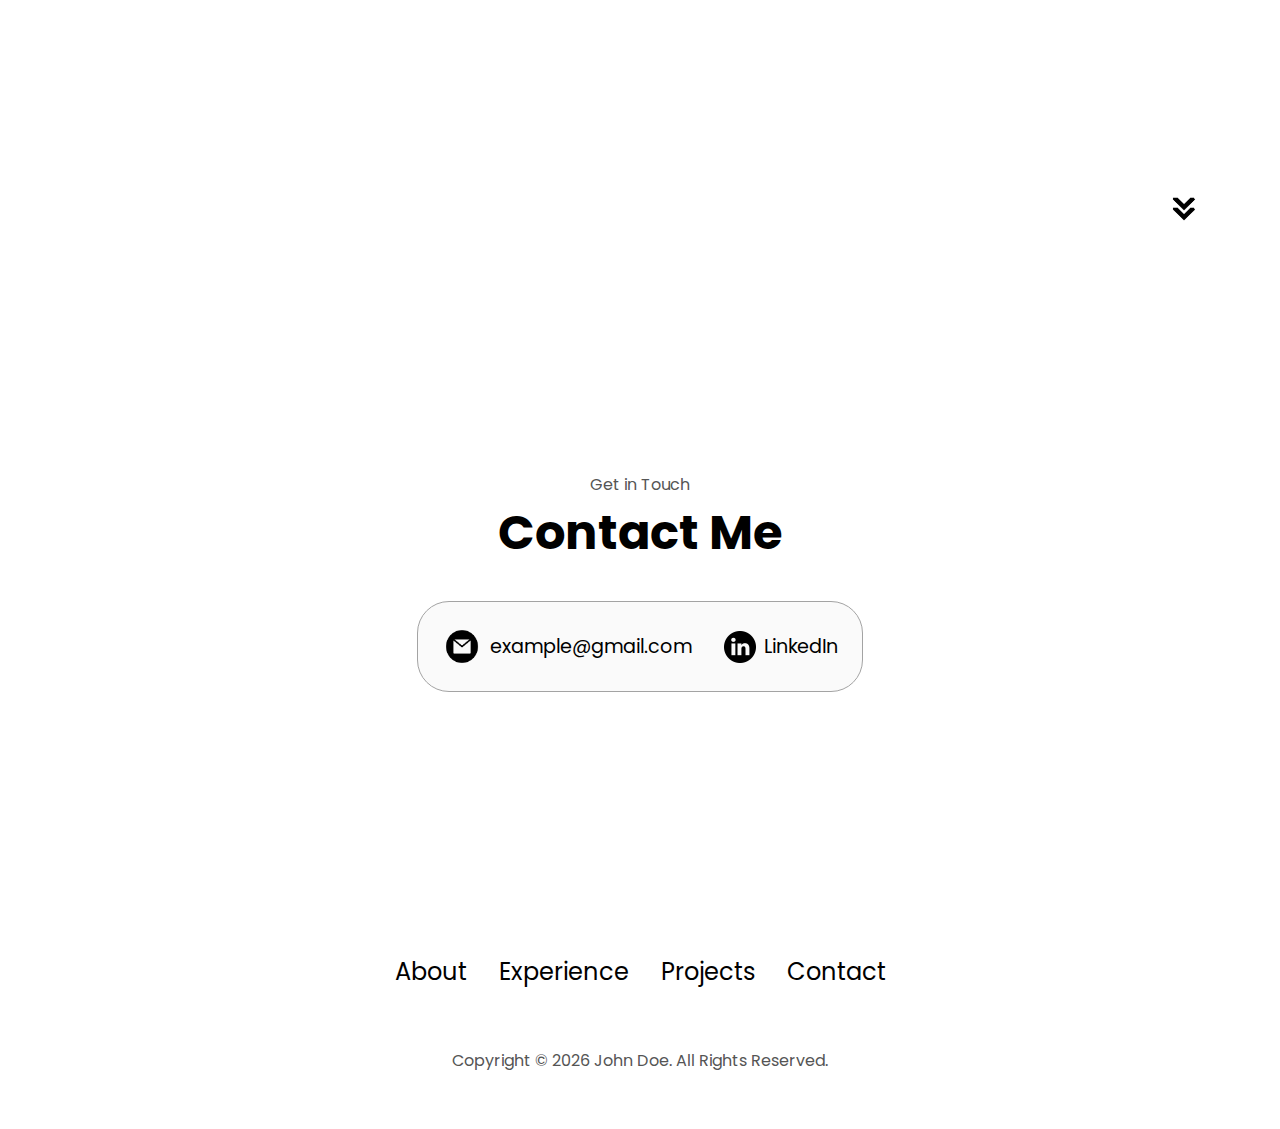
==== commit f22b99f0: "complete footer section in full" ====
--- a/index.html
+++ b/index.html
@@ -10,6 +10,7 @@
         <title>Practice Portfolio</title>
     </head>
     <body>
+        <!-- NAVIGATION BAR SECTION -->
         <nav id="desktop-nav">
             <div class="logo">John Doe</div>
             <div>
@@ -38,6 +39,7 @@
             </div>
         </nav>
 
+        <!-- PROFILE SECTION -->
         <section id="profile">
             <div class="section__pic-container">
                 <img src="./assets/img/profile-pic.png" alt="john doe front profile">
@@ -71,6 +73,7 @@
             </div>
         </section>
 
+        <!-- ABOUT SECTION -->
         <section id="about">
             <p class="section__text__p1">Get To Know More</p>
             <h1 class="title">About Me</h1>
@@ -117,6 +120,8 @@
                 onclick="location.href='./#experience'"
             />
         </section>
+
+        <!-- EXPERIENCE SECTION-->
         <section id="experience">
             <p class="section__text__p1">Explore My</p>
             <h1 class="title">Experience</h1>
@@ -252,6 +257,7 @@
             />
         </section>
         
+        <!-- PROJECTS SECTION -->
         <section id="projects">
             <p class="section__text__p1">Browse My Recent</p>
             <h1 class="title">Projects</h1>
@@ -318,6 +324,7 @@
             />
         </section>
 
+        <!-- CONTACT SECTION -->
         <section id="contact">
             <p class="section__text__p1">Get in Touch</p>
             <h1 class="title">Contact Me</h1>
@@ -347,6 +354,20 @@
             </div>
         </section>
         
+        <!-- FOOTER SECTION -->
+        <footer>
+            <nav>
+                <div class="nav-links-container">
+                    <ul class="nav-links">
+                        <li><a href="#about">About</a></li>
+                        <li><a href="#experience">Experience</a></li>
+                        <li><a href="#projects">Projects</a></li>
+                        <li><a href="#contact">Contact</a></li>
+                    </ul>
+                </div>
+            </nav>
+            <p>Copyright &copy; <span id="year-now"></span> John Doe. All Rights Reserved.</p>
+        </footer>
         <script src="./js/main.js"></script>
     </body>
 </html>--- a/css/style.css
+++ b/css/style.css
@@ -405,5 +405,15 @@
 }
 
 .email-icon {
-    height: 2.5rem;
+    height: 2.5125rem;
+}
+
+/* FOOTER SECTION */
+footer {
+    height: 26vh;
+    margin: 0 1rem;
+}
+
+footer p {
+    text-align: center;
 }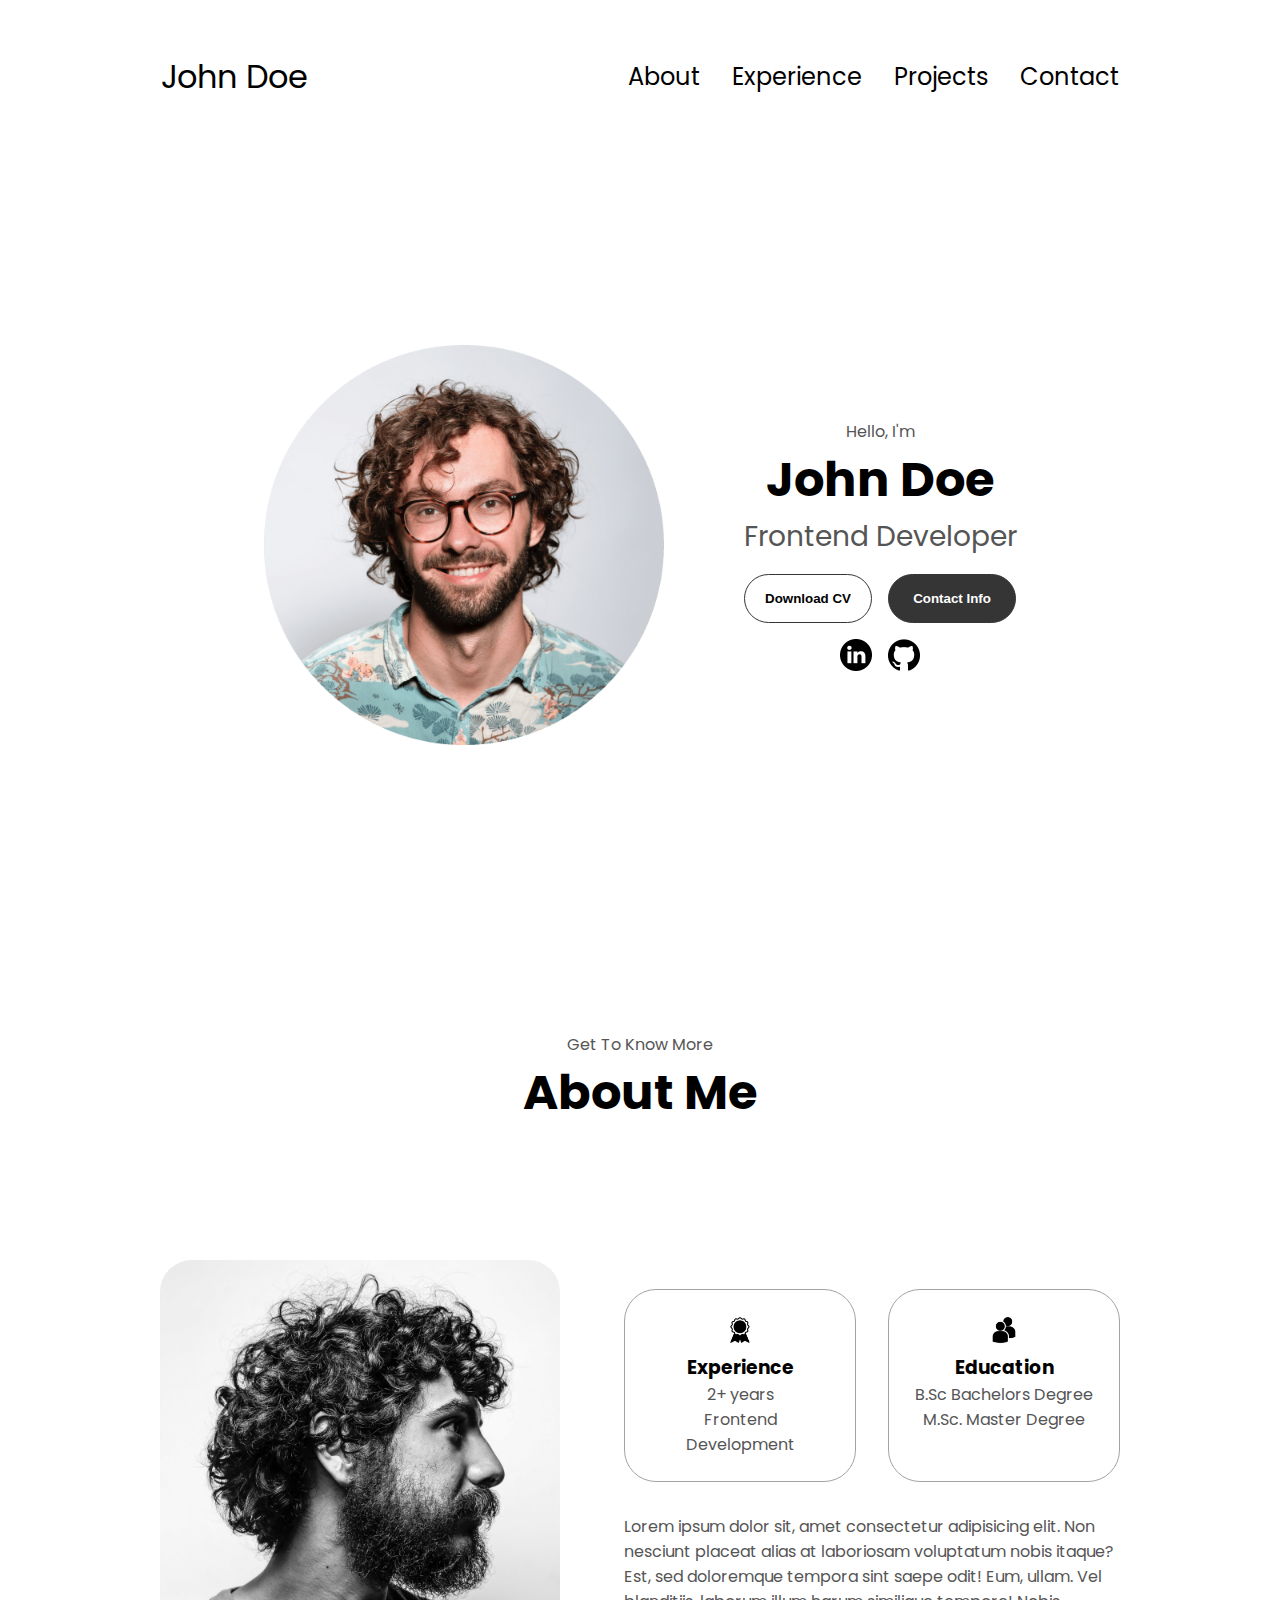
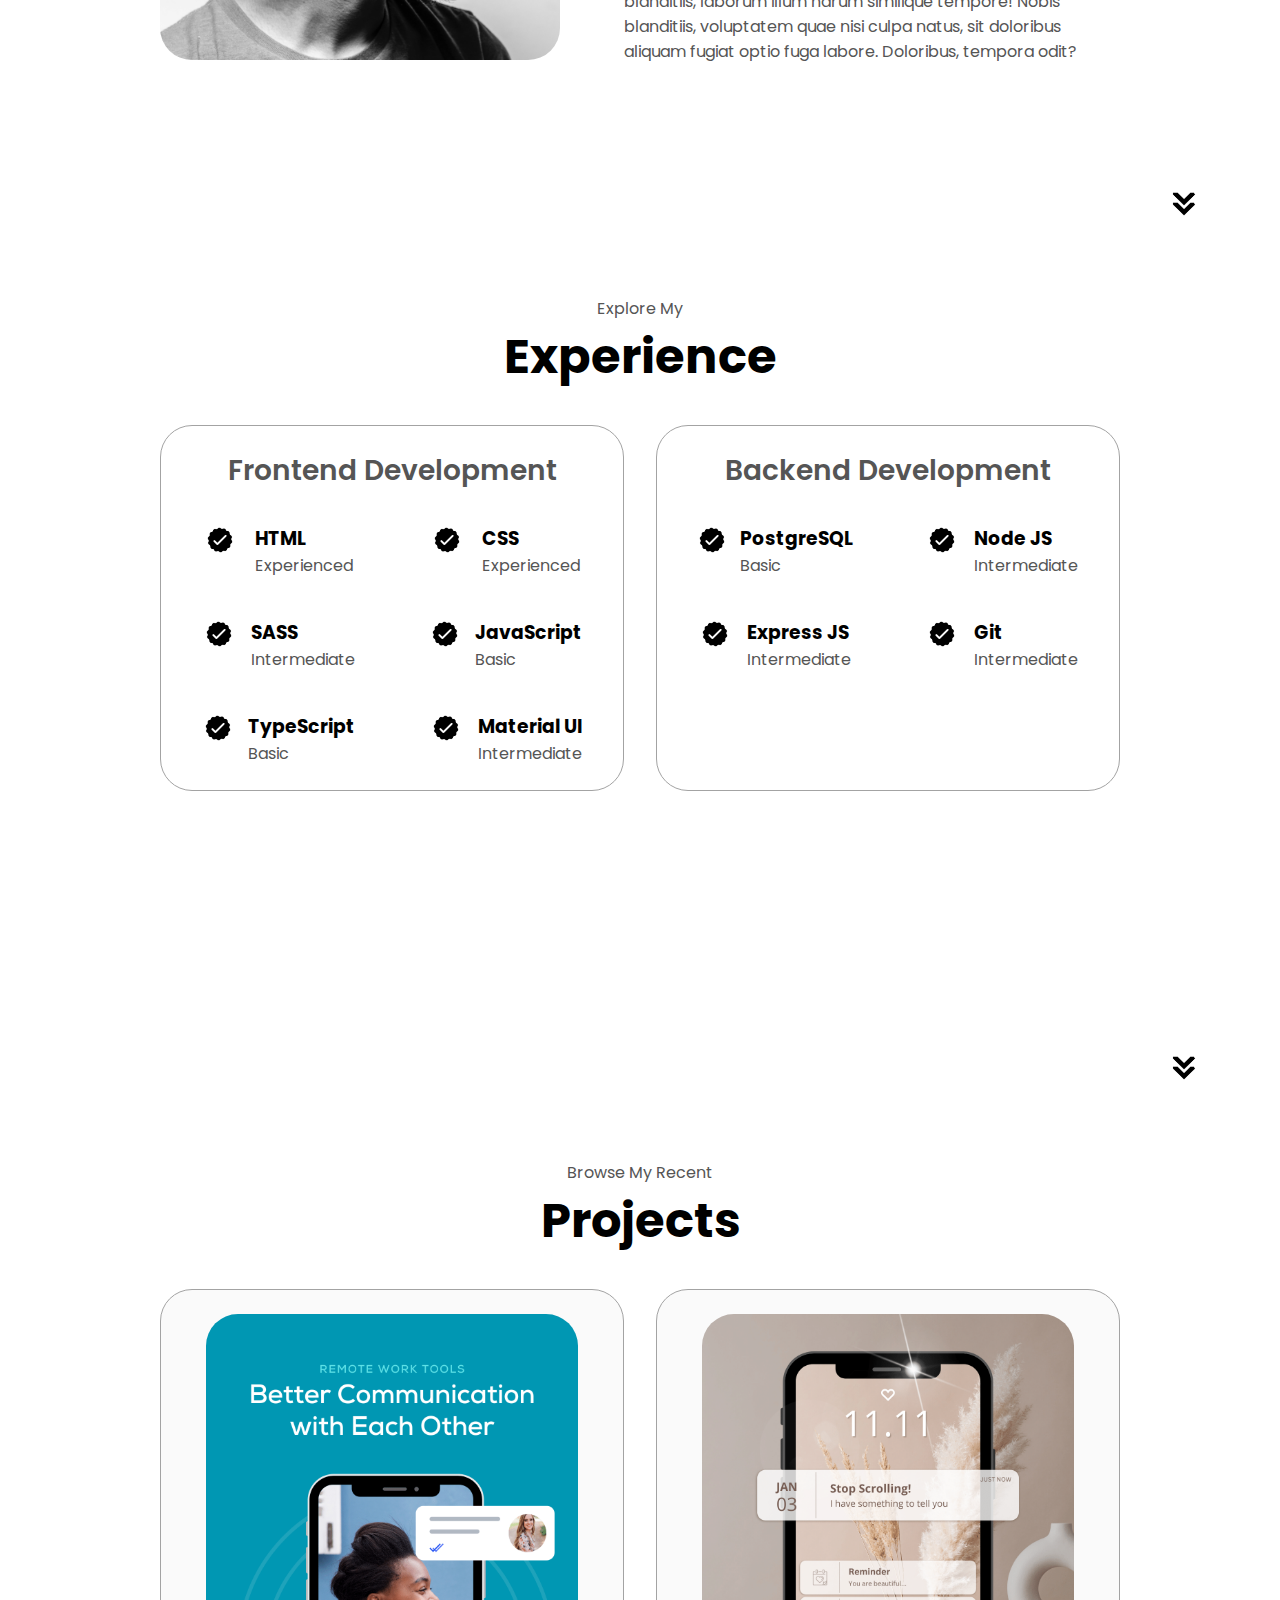
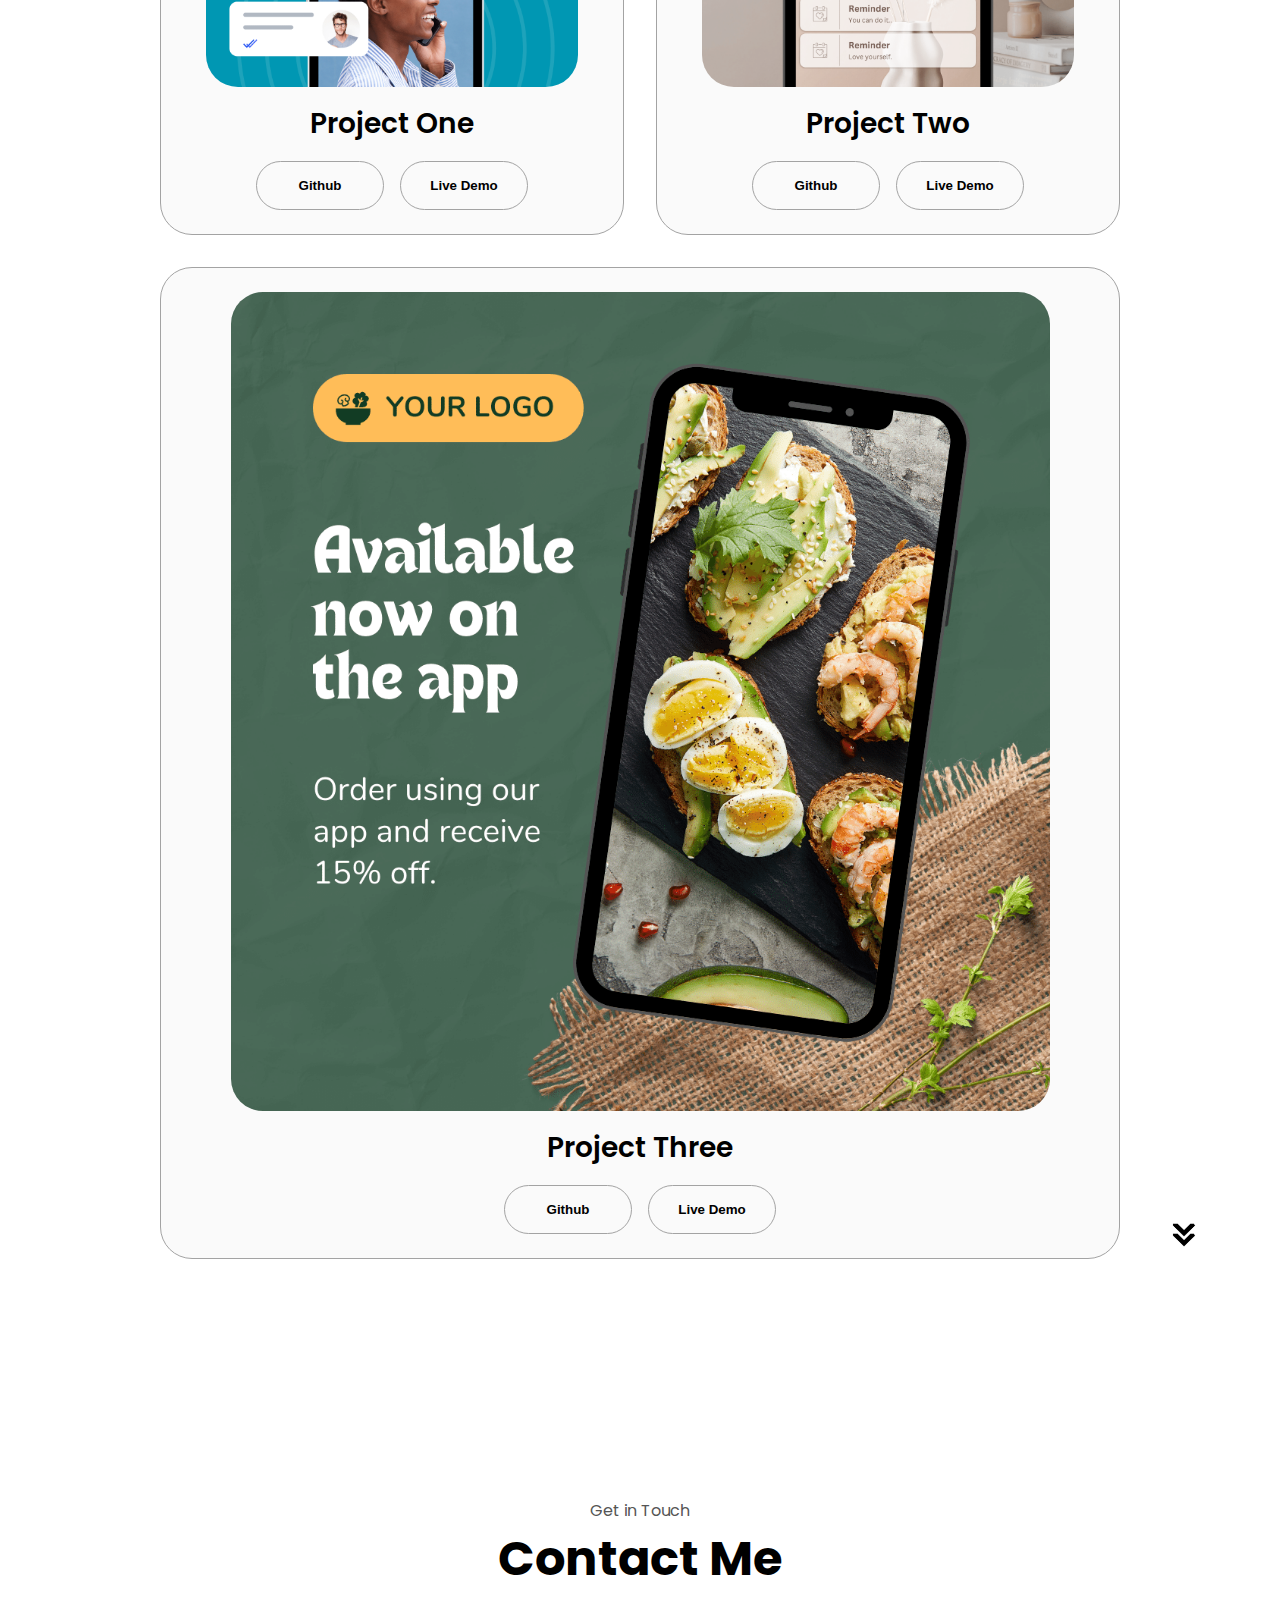
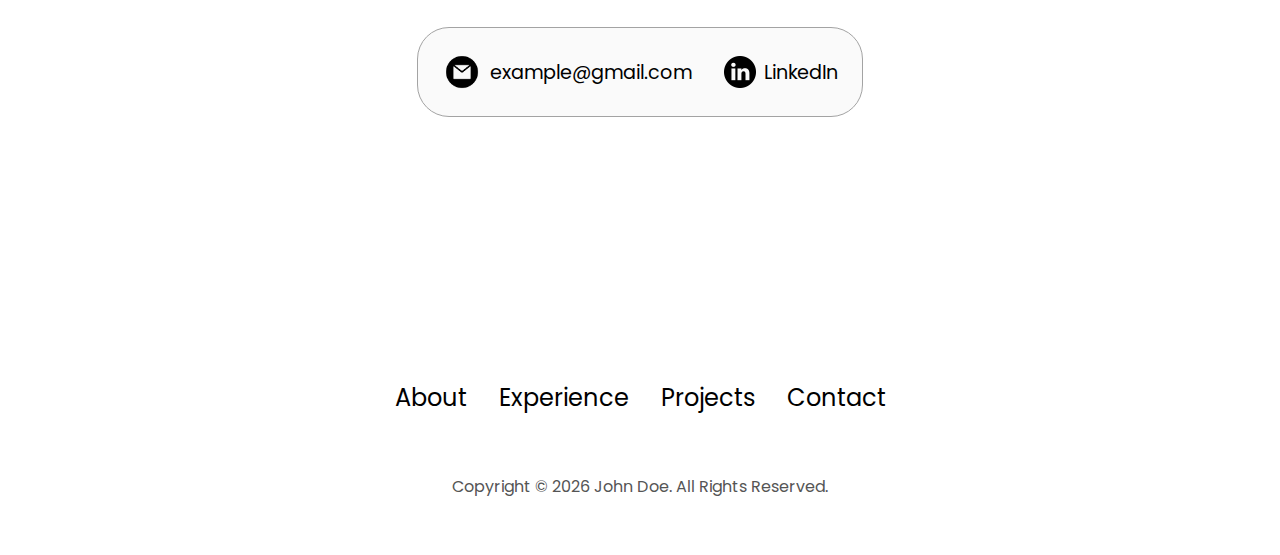
==== commit 669ae18a: "clean up sytax indentation" ====
--- a/index.html
+++ b/index.html
@@ -263,58 +263,58 @@
             <h1 class="title">Projects</h1>
             <div class="experience-details-container">
                 <div class="about-containers">
-                <div class="details-container color-container">
-                    <div class="article-container">
-                        <img 
-                            src="./assets/img/project-1.png" alt="project one"
-                            class="project-img"
-                        />
-                    </div>
-                    <h2 class="experience-sub-title project-title">Project One</h2>
-                    <div class="btn-container">
-                        <button class="btn btn-color-2 project-btn" onclick="location.href='https://github.com/'">
-                            Github
-                        </button>
-                        <button class="btn btn-color-2 project-btn" onclick="location.href='https://github.com/'">
-                            Live Demo
-                        </button>
-                    </div>
-                </div>
-                <div class="details-container color-container">
-                    <div class="article-container">
-                        <img 
-                            src="./assets/img/project-2.png" alt="project two"
-                            class="project-img"
-                        />
-                    </div>
-                    <h2 class="experience-sub-title project-title">Project Two</h2>
-                    <div class="btn-container">
-                        <button class="btn btn-color-2 project-btn" onclick="location.href='https://github.com/'">
-                            Github
-                        </button>
-                        <button class="btn btn-color-2 project-btn" onclick="location.href='https://github.com/'">
-                            Live Demo
-                        </button>
-                    </div>
-                </div>
-                <div class="details-container color-container">
-                    <div class="article-container">
-                        <img 
-                            src="./assets/img/project-3.png" alt="project three"
-                            class="project-img"
-                        />
-                    </div>
-                    <h2 class="experience-sub-title project-title">Project Three</h2>
-                    <div class="btn-container">
-                        <button class="btn btn-color-2 project-btn" onclick="location.href='https://github.com/'">
-                            Github
-                        </button>
-                        <button class="btn btn-color-2 project-btn" onclick="location.href='https://github.com/'">
-                            Live Demo
-                        </button>
-                    </div>
-                </div>
-            </div>
+                    <div class="details-container color-container">
+                        <div class="article-container">
+                            <img 
+                                src="./assets/img/project-1.png" alt="project one"
+                                class="project-img"
+                            />
+                        </div>
+                        <h2 class="experience-sub-title project-title">Project One</h2>
+                        <div class="btn-container">
+                            <button class="btn btn-color-2 project-btn" onclick="location.href='https://github.com/'">
+                                Github
+                            </button>
+                            <button class="btn btn-color-2 project-btn" onclick="location.href='https://github.com/'">
+                                Live Demo
+                            </button>
+                        </div>
+                    </div>
+                    <div class="details-container color-container">
+                        <div class="article-container">
+                            <img 
+                                src="./assets/img/project-2.png" alt="project two"
+                                class="project-img"
+                            />
+                        </div>
+                        <h2 class="experience-sub-title project-title">Project Two</h2>
+                        <div class="btn-container">
+                            <button class="btn btn-color-2 project-btn" onclick="location.href='https://github.com/'">
+                                Github
+                            </button>
+                            <button class="btn btn-color-2 project-btn" onclick="location.href='https://github.com/'">
+                                Live Demo
+                            </button>
+                        </div>
+                    </div>
+                    <div class="details-container color-container">
+                        <div class="article-container">
+                            <img 
+                                src="./assets/img/project-3.png" alt="project three"
+                                class="project-img"
+                            />
+                        </div>
+                        <h2 class="experience-sub-title project-title">Project Three</h2>
+                        <div class="btn-container">
+                            <button class="btn btn-color-2 project-btn" onclick="location.href='https://github.com/'">
+                                Github
+                            </button>
+                            <button class="btn btn-color-2 project-btn" onclick="location.href='https://github.com/'">
+                                Live Demo
+                            </button>
+                        </div>
+                    </div>
+                </div>
             </div>
             <img 
                 src="./assets/img/arrow.png" 
--- a/css/media-queries.css
+++ b/css/media-queries.css
@@ -1,3 +1,14 @@
+@media screen and (max-width: 1400px) {
+    #profile {
+        height: 83vh;
+        margin-bottom: 6rem;
+    }
+
+    .about-containers {
+        flex-wrap: wrap;
+    }
+}
+
 @media screen and (max-width: 1200px) {
     #desktop-nav {
         display: none;
@@ -6,4 +17,105 @@
     #hamburger-nav {
         display: flex;
     }
+
+    #experience,
+    .experience-details-container {
+        margin-top: 2rem;
+    }
+
+    #profile,
+    .section-container {
+        display: block;
+    }
+
+    .arrow {
+        display: none;
+    }
+
+    section,
+    .section-container {
+        height: fit-content;
+    }
+
+    section {
+        margin: 0 5%;
+    }
+
+    .section__pic-container {
+        width: 275px;
+        height: 275px;
+        margin: 0 auto 2rem;
+    }
+
+    .about-containers {
+        margin-top: 0;
+    }
+}
+
+@media screen and (max-width: 600px) {
+    #contact,
+    footer {
+        height: 40vh;
+    }
+
+    #profile {
+        height: 83vh;
+        margin-bottom: 0;
+    }
+
+    article {
+        font-size: 1rem;
+    }
+
+    footer nav {
+        height: fit-content;
+        margin-bottom: 2rem;
+    }
+
+    .about-containers,
+    .contact-info-upper-container,
+    .btn-container {
+        flex-wrap: wrap;
+    }
+
+    .contact-info-container {
+        margin: 0;
+    }
+
+    .contact-info-container p,
+    .nav-links li a {
+        font-size: 1rem;
+    }
+
+    .experience-sub-title {
+        font-size: 1.25rem;
+    }
+
+    .logo {
+        font-size: 1.5rem;
+    }
+
+    .nav-links {
+        flex-direction: column;
+        gap: 0.5rem;
+        text-align: center;
+    }
+
+    .section__pic-container {
+        width: auto;
+        height: 46vw;
+        justify-content: center;
+    }
+
+    .section__text__p2 {
+        font-size: 1.25rem;
+    }
+
+    .title {
+        font-size: 2rem;
+    }
+
+    .text-container {
+        text-align: justify;
+    }
 }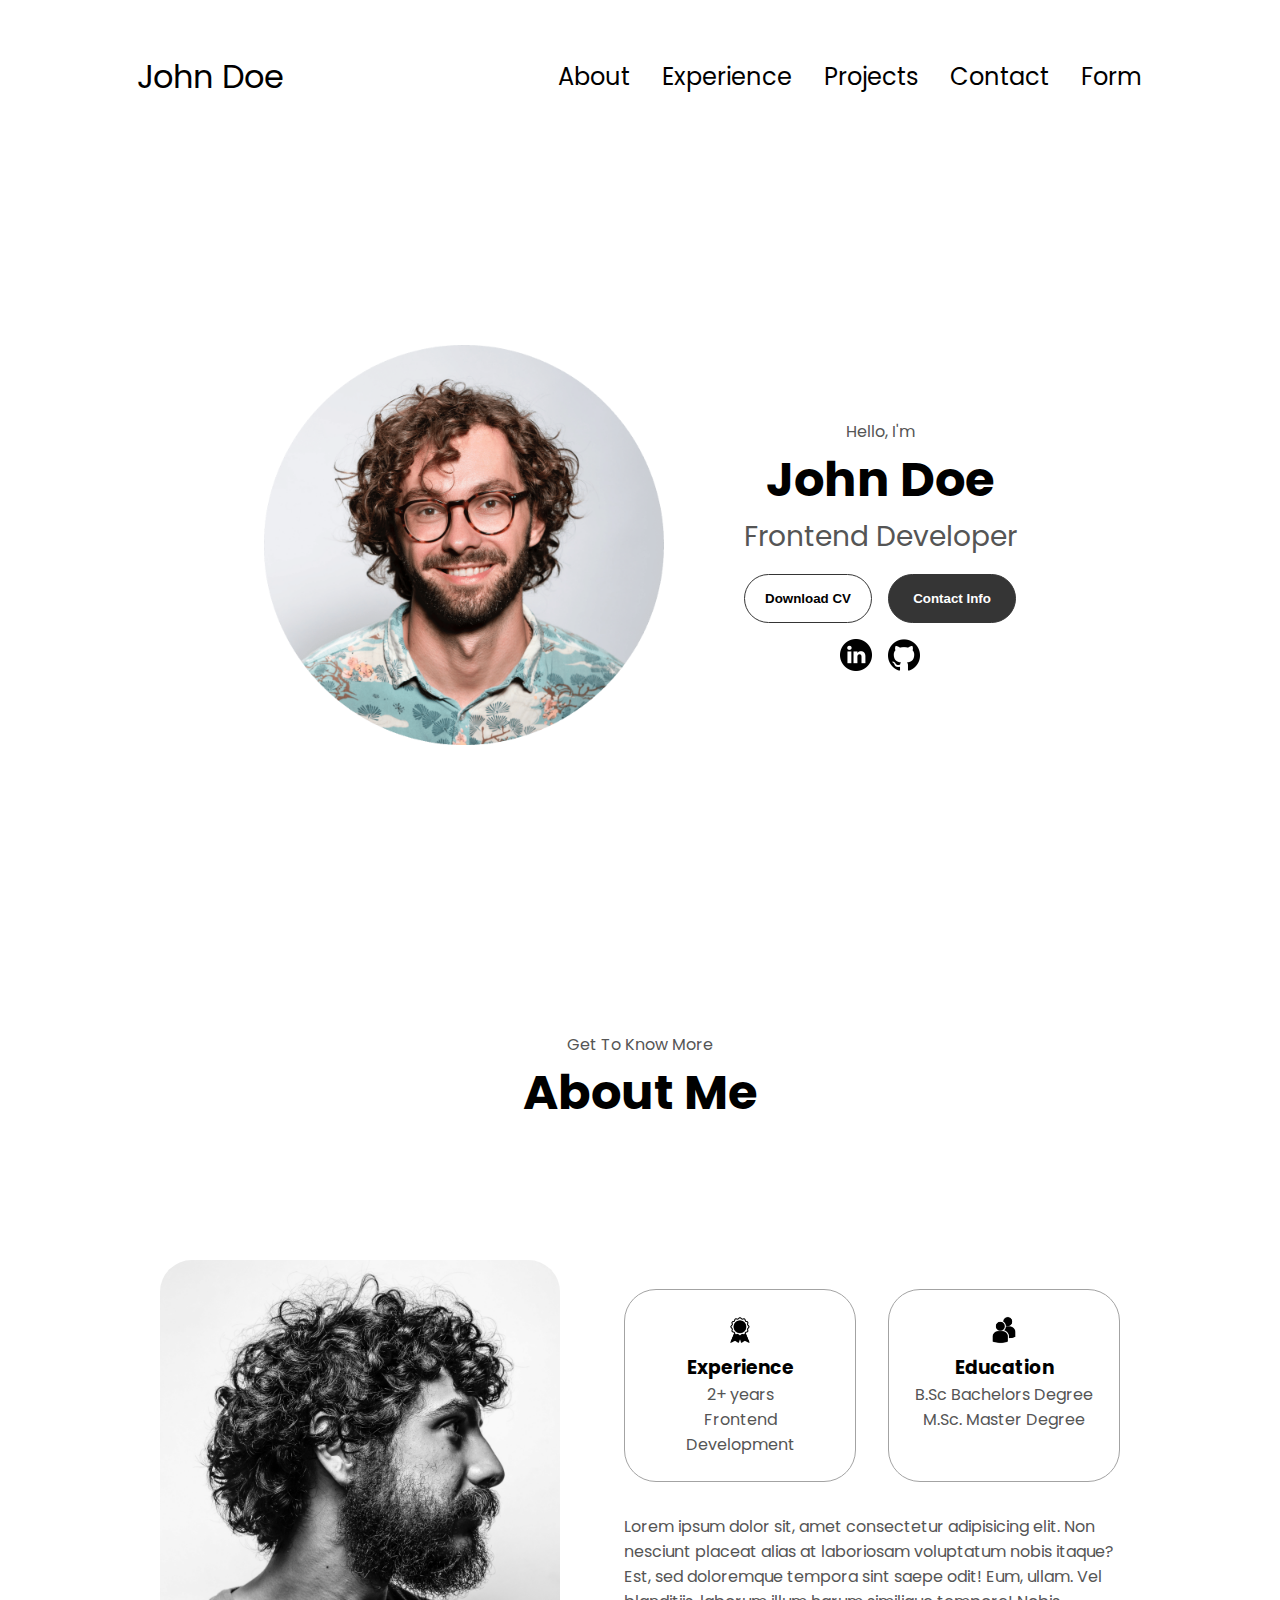
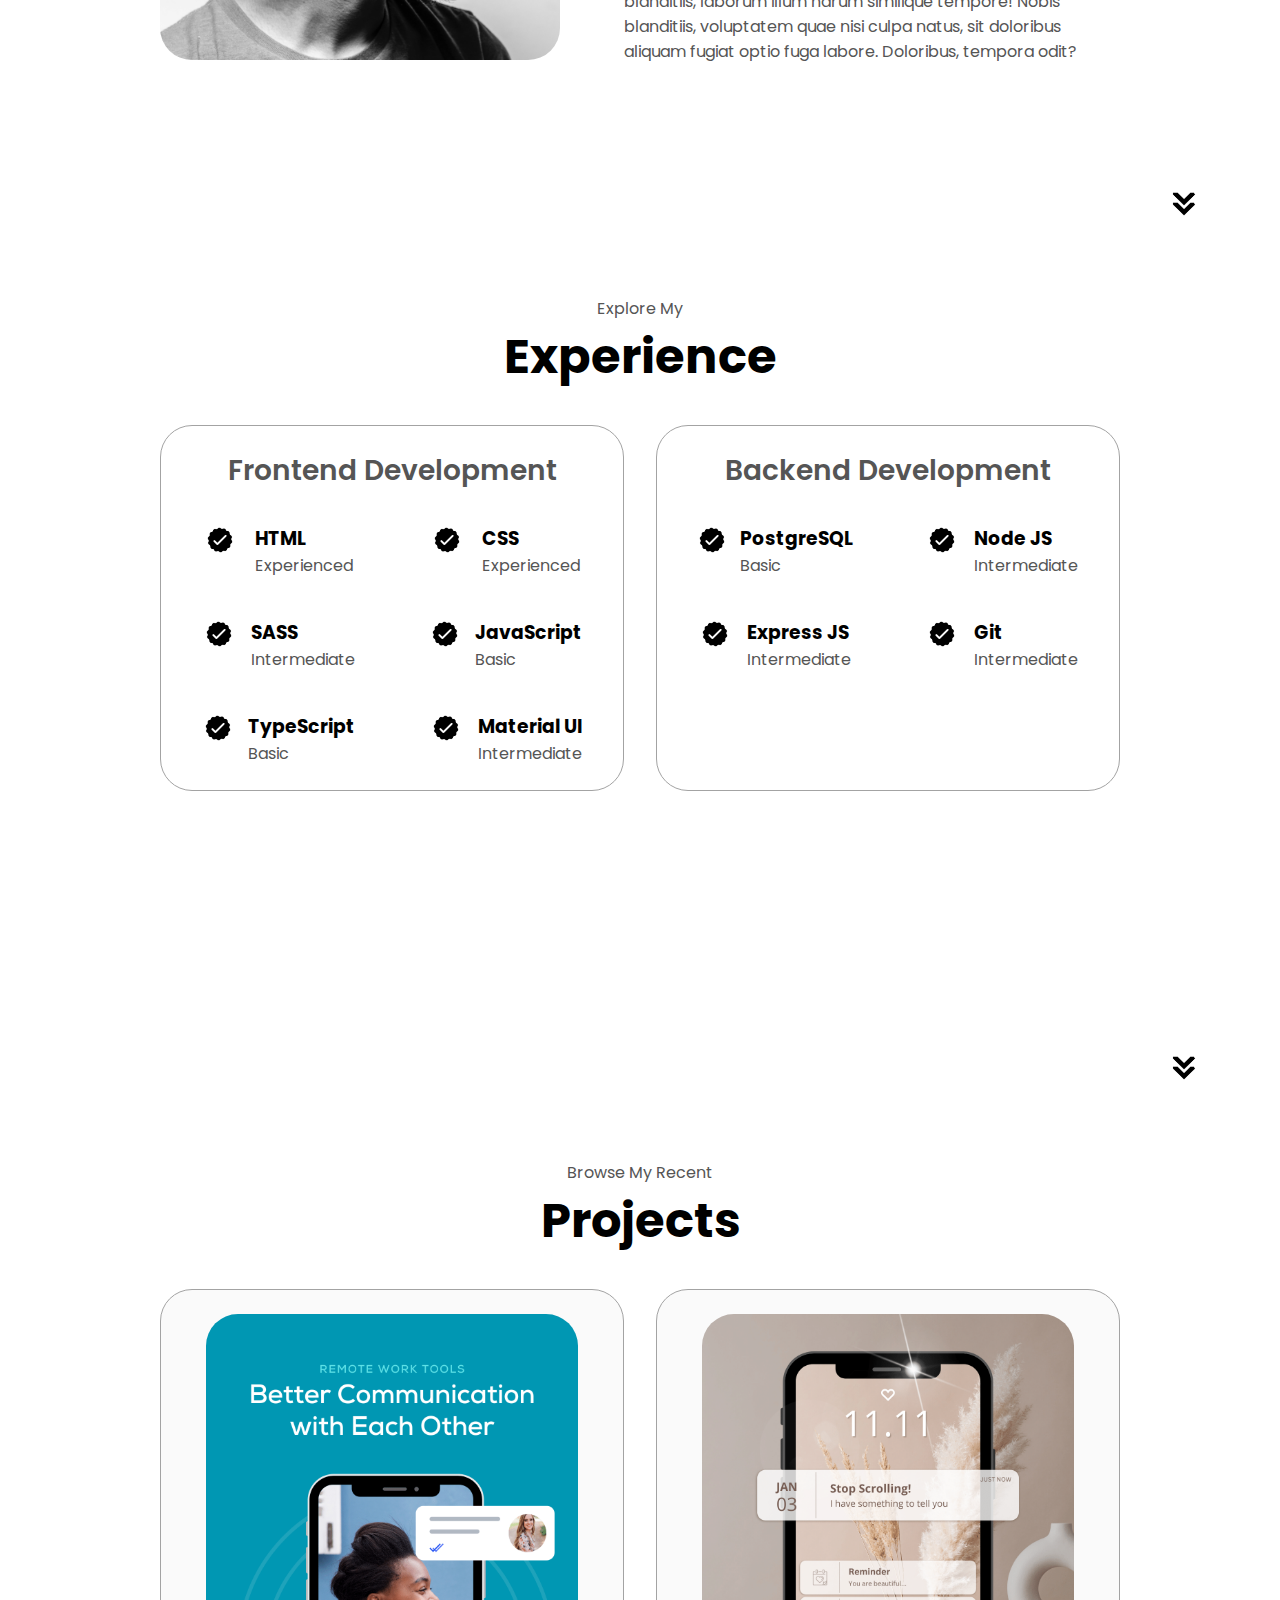
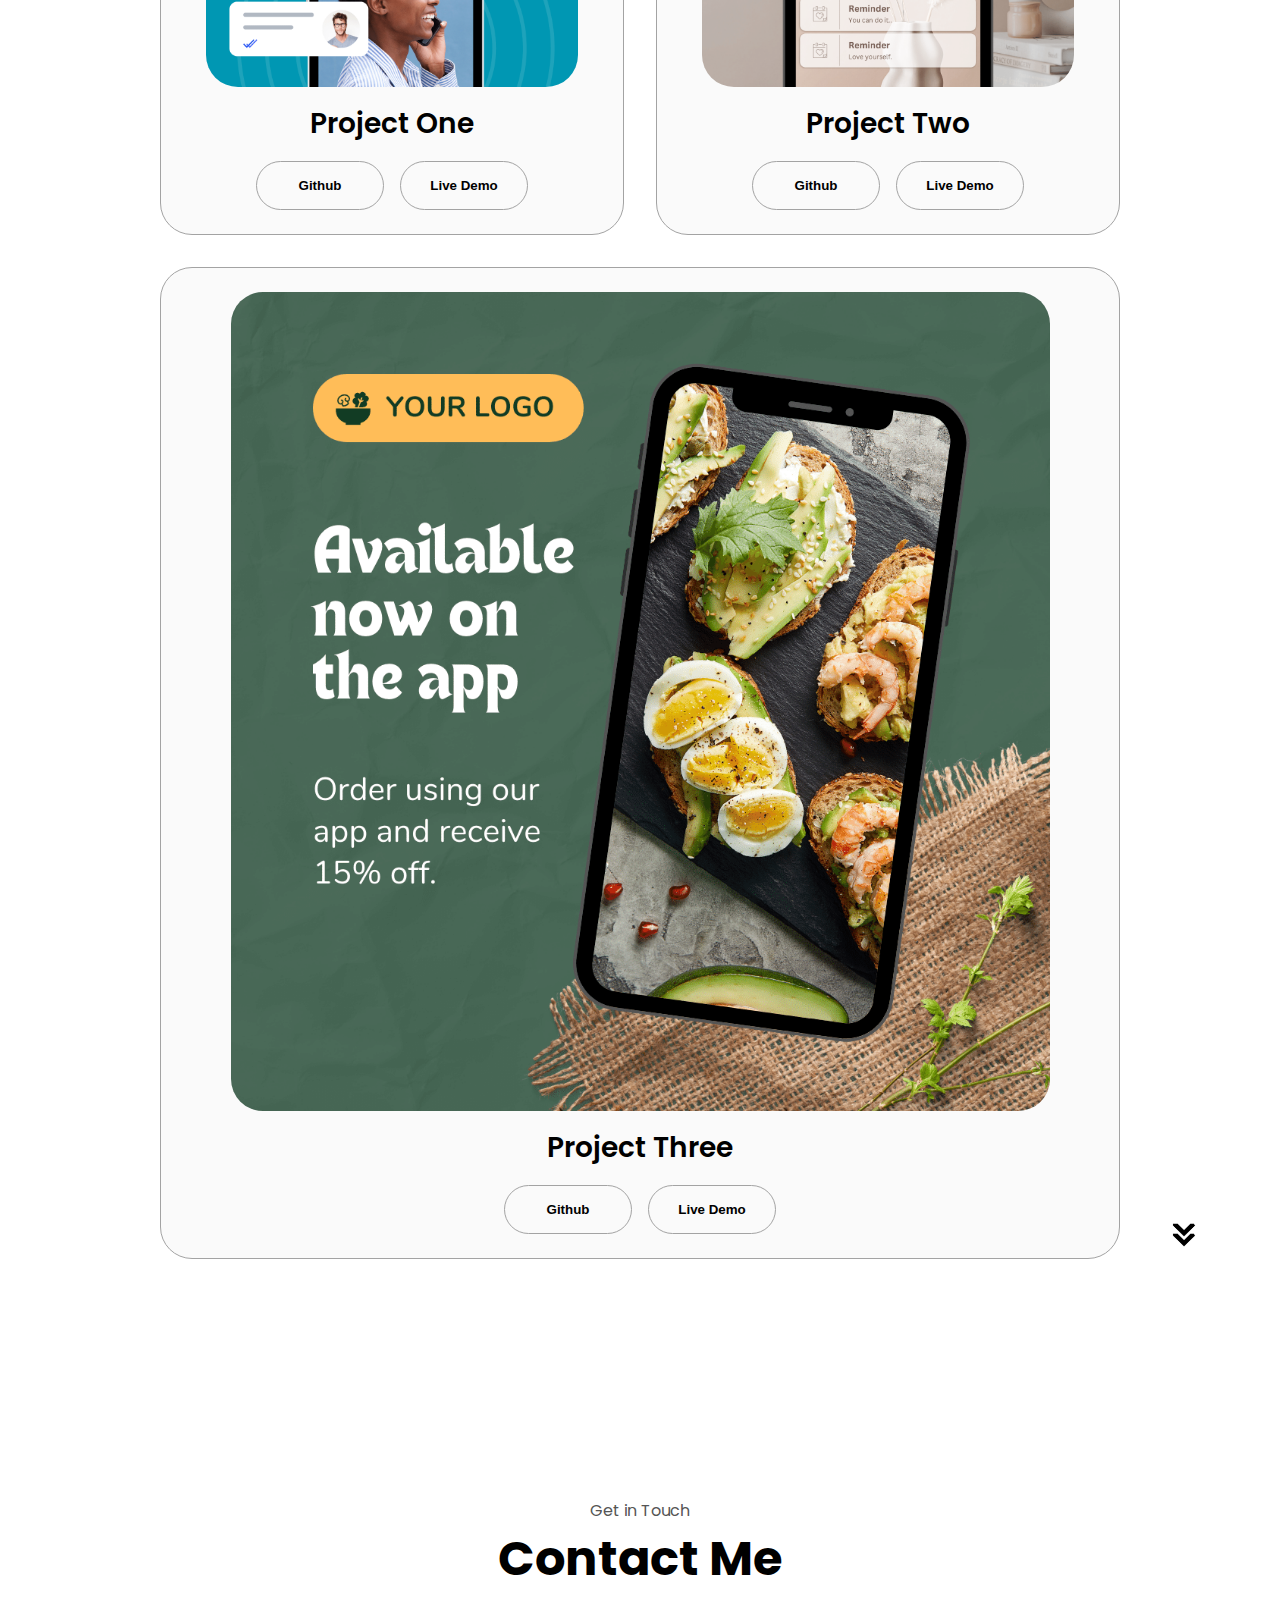
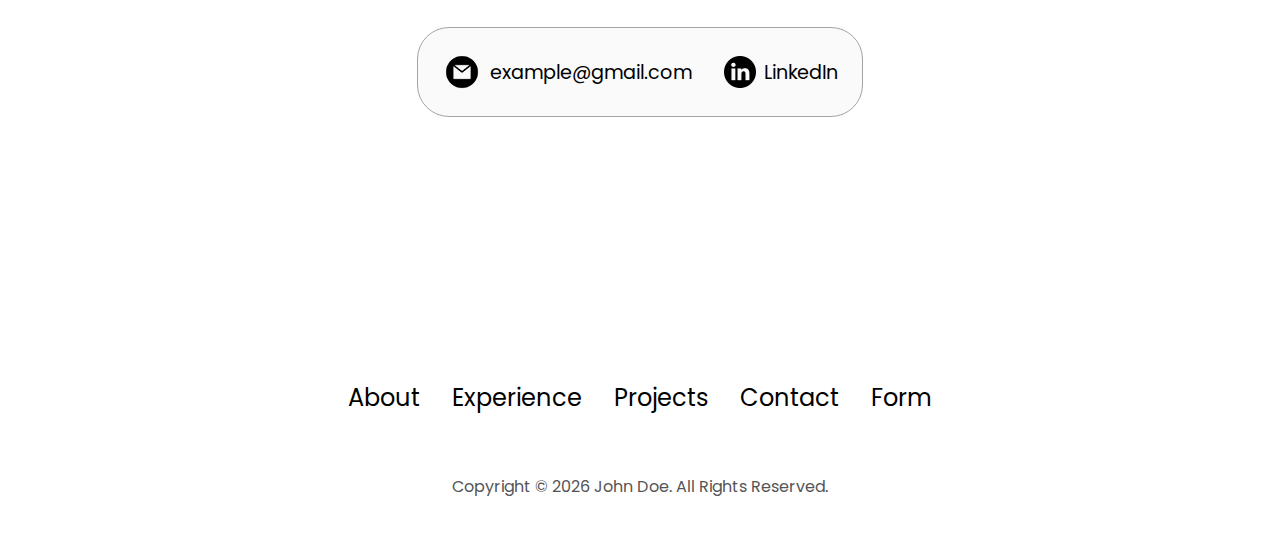
==== commit b24fe69c: "setup contact form html file" ====
--- a/index.html
+++ b/index.html
@@ -19,6 +19,7 @@
                     <li><a href="#experience">Experience</a></li>
                     <li><a href="#projects">Projects</a></li>
                     <li><a href="#contact">Contact</a></li>
+                    <li><a href="./contact.html">Form</a></li>
                 </ul>
             </div>
         </nav>
@@ -363,6 +364,7 @@
                         <li><a href="#experience">Experience</a></li>
                         <li><a href="#projects">Projects</a></li>
                         <li><a href="#contact">Contact</a></li>
+                        <li><a href="./contact.html">Form</a></li>
                     </ul>
                 </div>
             </nav>
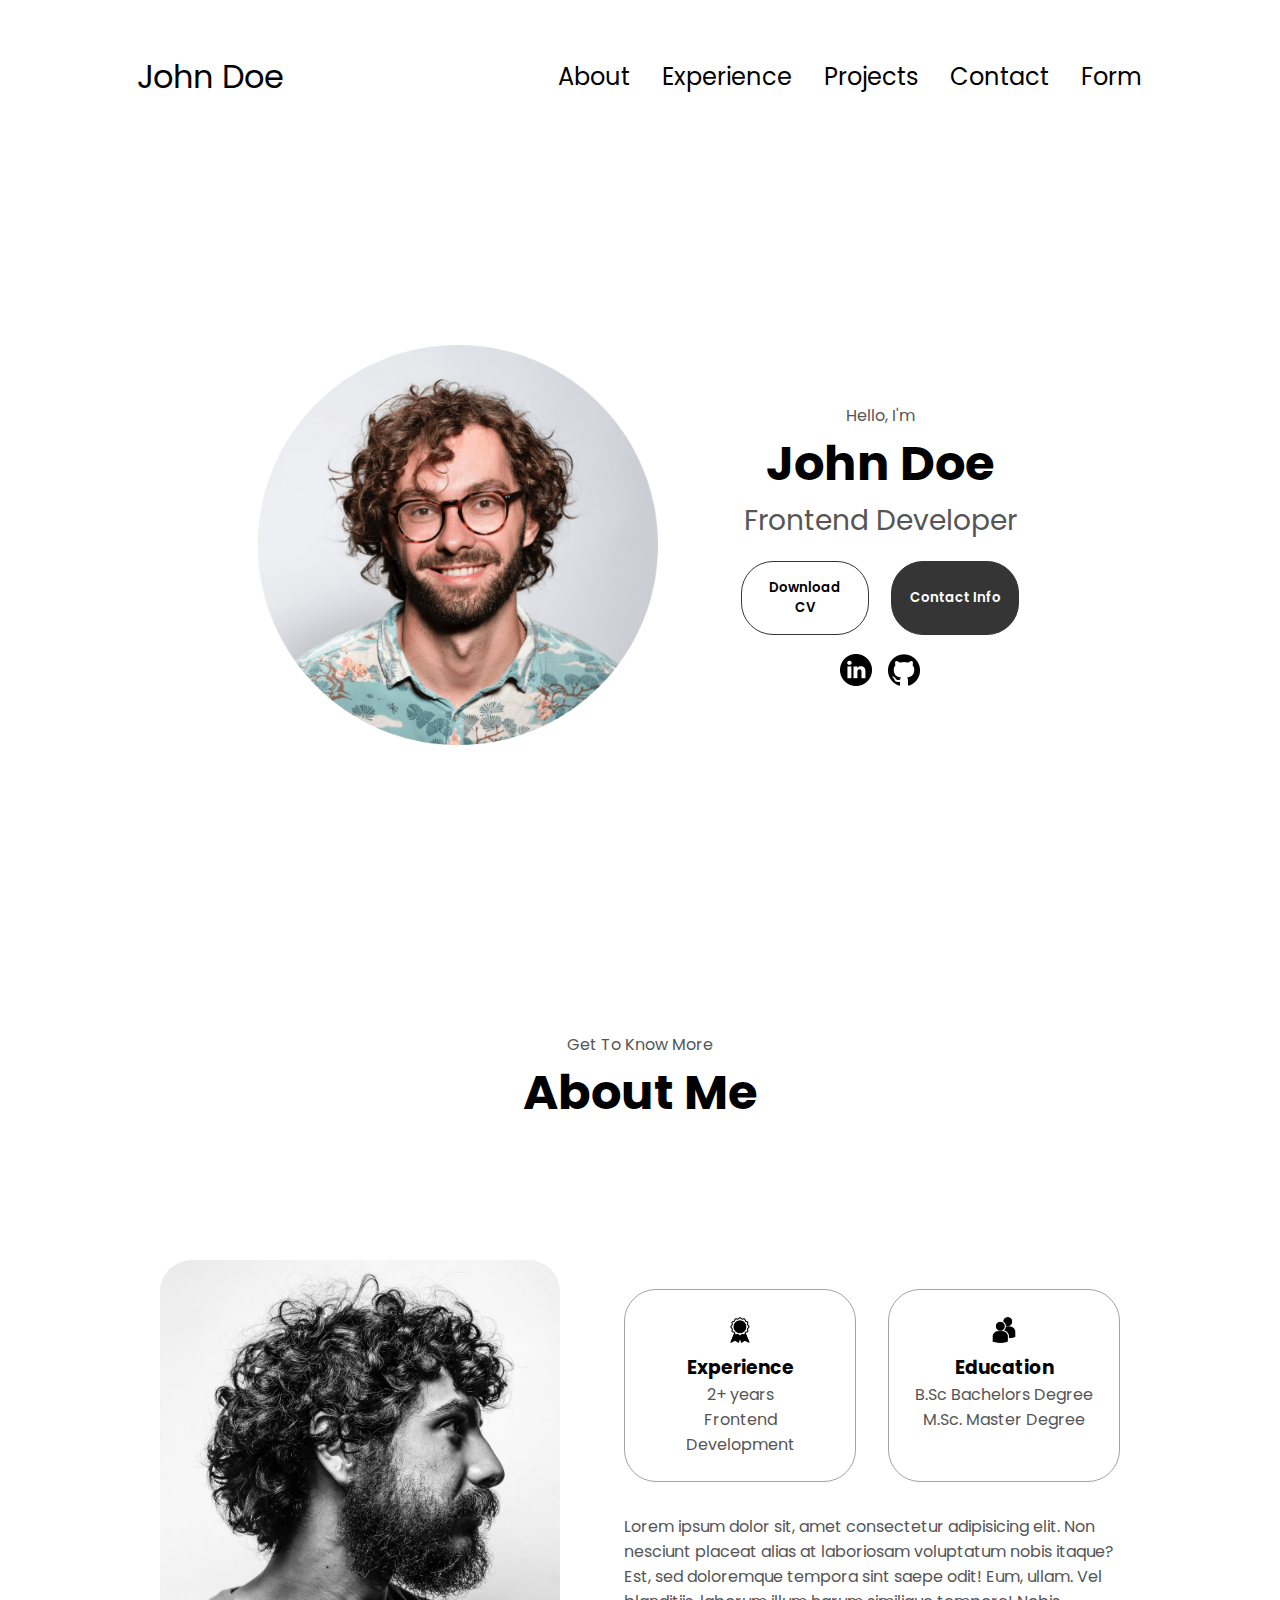
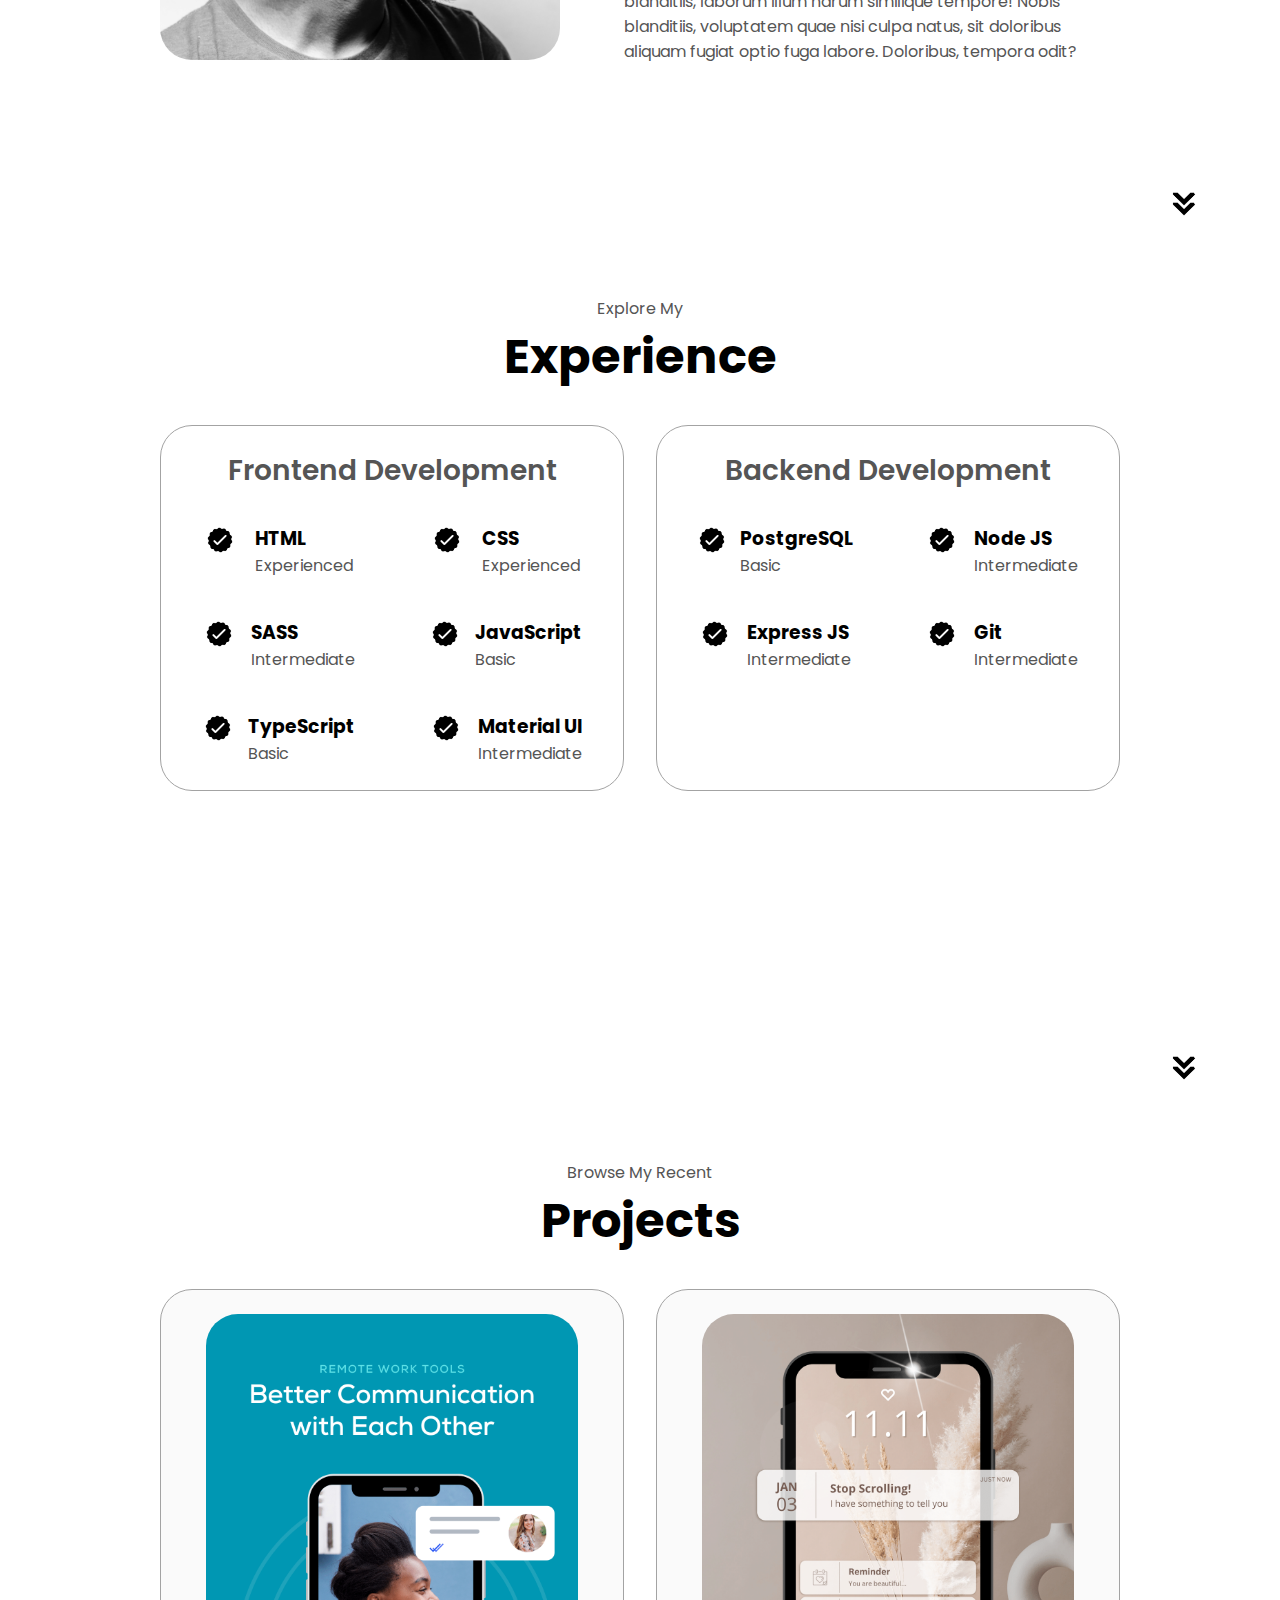
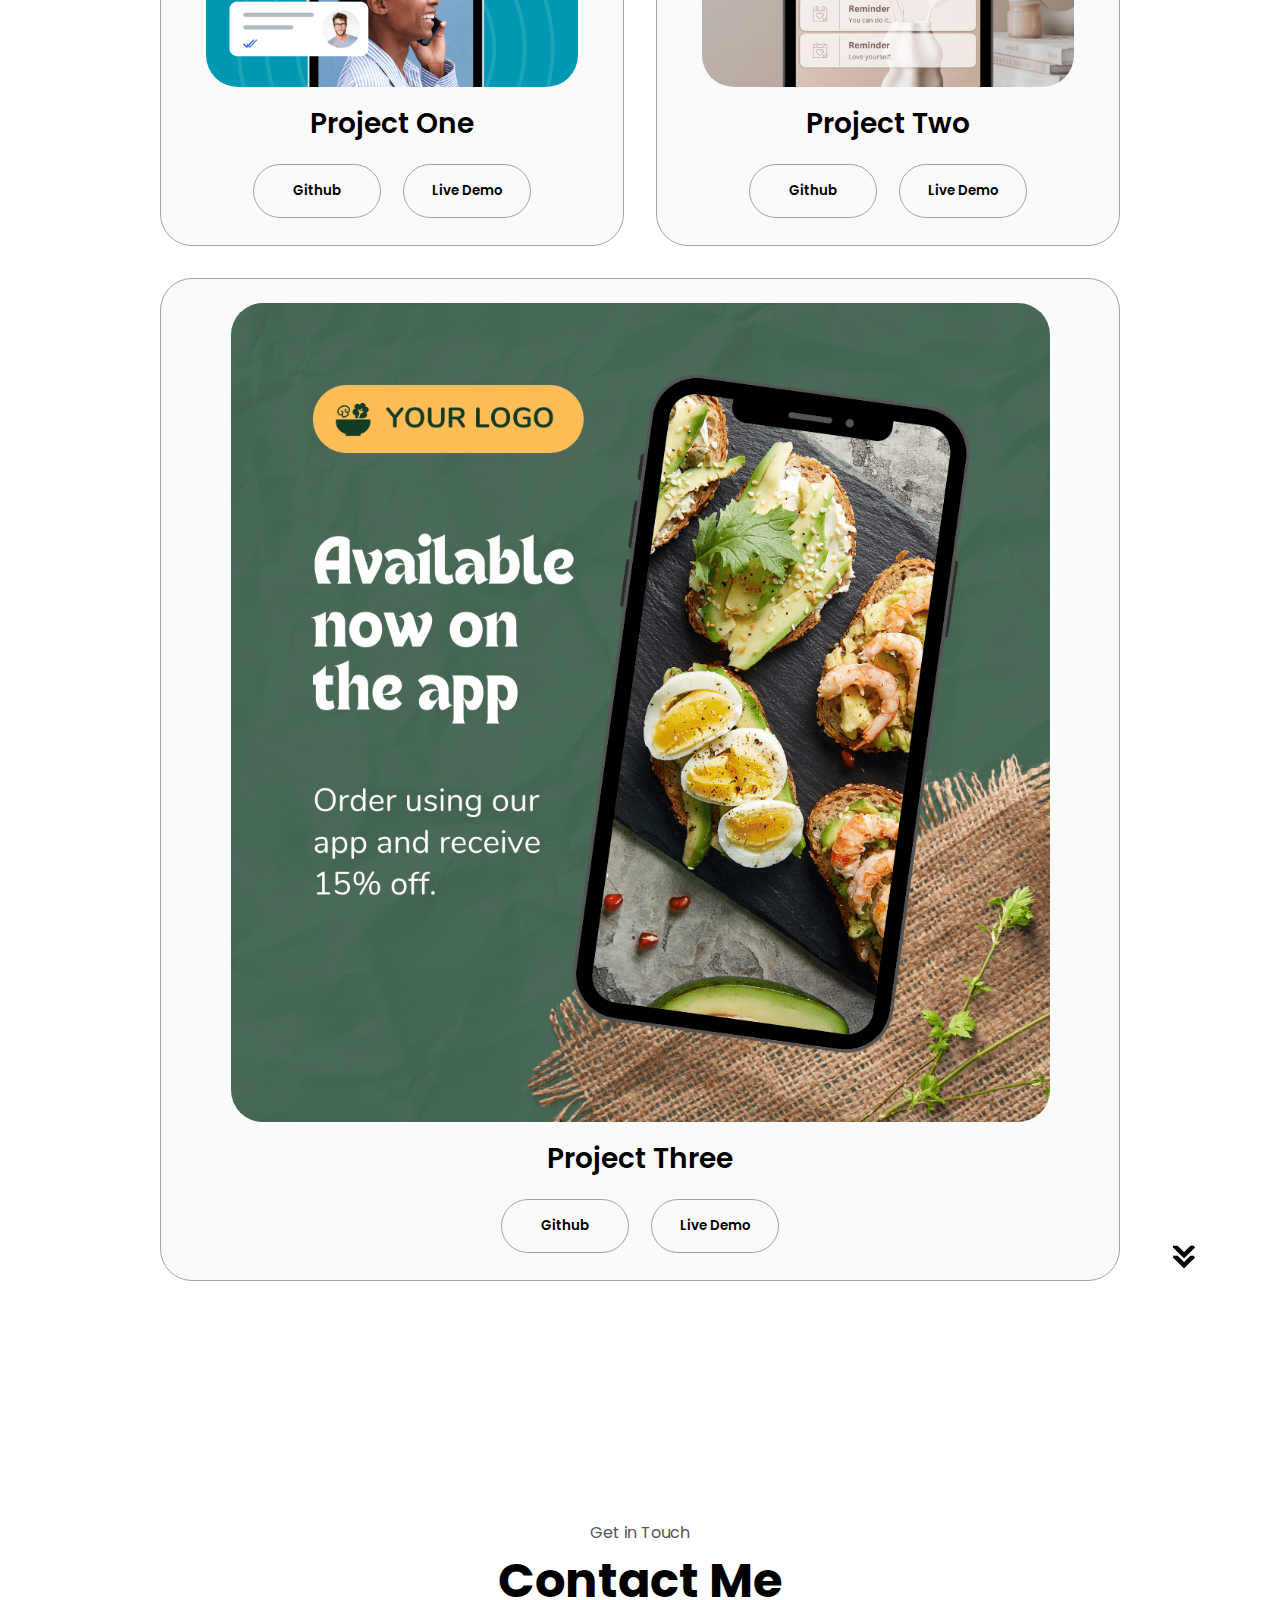
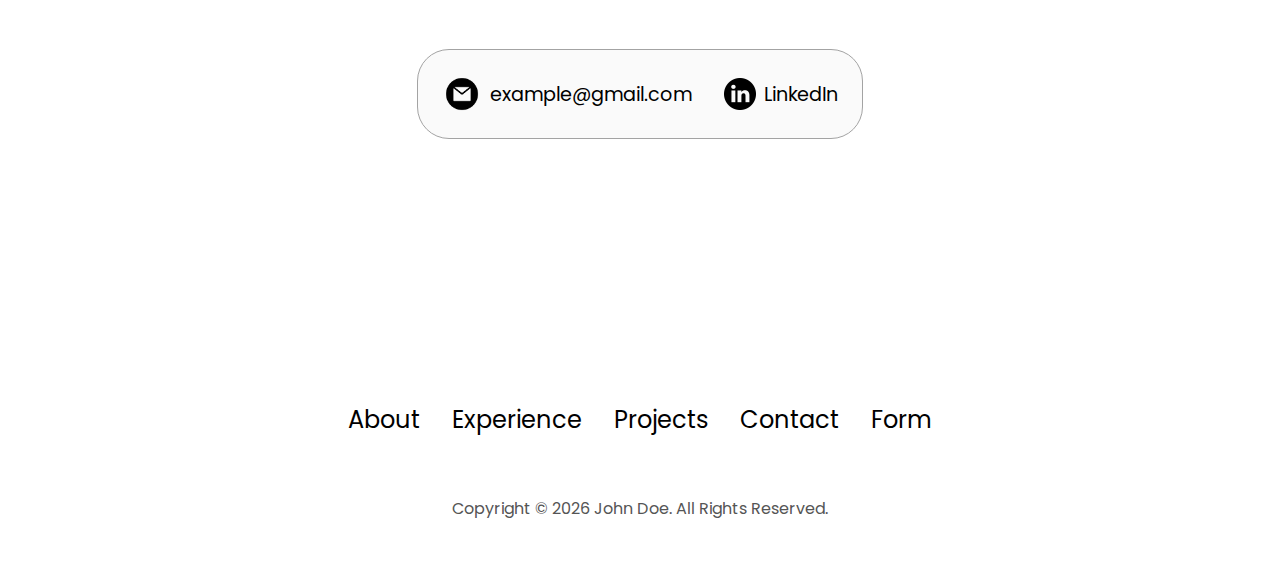
==== commit 75e3d5ed: "complete javascript interactivity task" ====
--- a/index.html
+++ b/index.html
@@ -43,7 +43,7 @@
         <!-- PROFILE SECTION -->
         <section id="profile">
             <div class="section__pic-container">
-                <img src="./assets/img/profile-pic.png" alt="john doe front profile">
+                <img id="front-face" src="./assets/img/profile-pic.png" alt="john doe front profile">
             </div>
             <div class="section__text">
                 <p class="section__text__p1">Hello, I'm</p>
@@ -81,6 +81,7 @@
             <div class="section-container">
                 <div class="section__pic-container">
                     <img 
+                        id="side-face"
                         src="./assets/img/about-pic.png" 
                         alt="john doe side profile" 
                         class="about-pic"
--- a/css/style.css
+++ b/css/style.css
@@ -408,6 +408,36 @@
     height: 2.5125rem;
 }
 
+/* FORM SECTION */
+.form-upper-container {
+    display: flex;
+    justify-content: center;
+    align-items: center;
+    border: 1px orangered solid;
+    border-radius: 1rem;
+    width: 50vw;
+    margin: 1rem auto;
+    box-shadow: 0 0 22px rgba(255, 69, 0, 0.3);    
+}
+
+.form-info-container {
+    margin: 2rem;
+    width: 55%;
+}
+
+.input-box {
+    text-align: center;
+}
+
+input,
+textarea,
+button {
+    width: 88%;
+    margin: 3px;
+    font-family: "Poppins", sans-serif;
+    padding: 5px;
+}
+
 /* FOOTER SECTION */
 footer {
     height: 26vh;
